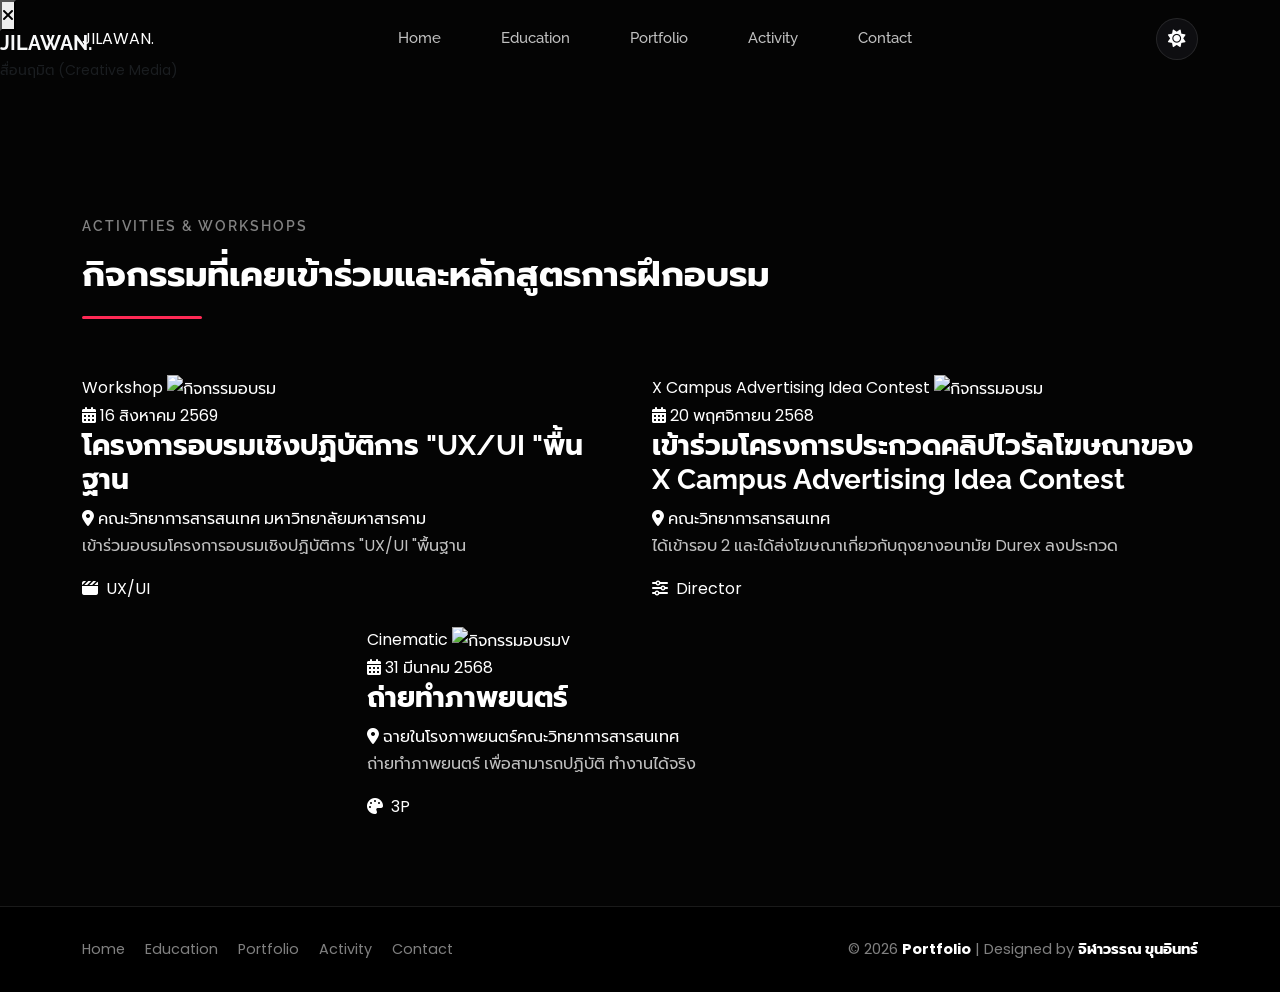
==== activity.html @ e1b412a5 "Update activity.html" ====
<!DOCTYPE html>
<html lang="th" data-theme="dark">
<head>
  <meta charset="UTF-8">
  <meta name="viewport" content="width=device-width, initial-scale=1.0">
  <title>Activity | จิฬาวรรณ ขุนอินทร์ (กิจกรรมและการอบรม)</title>
  
  <link rel="icon" type="image/svg+xml" href="./favicon.svg">
  <link href="https://cdn.jsdelivr.net/npm/bootstrap@5.3.3/dist/css/bootstrap.min.css" rel="stylesheet">
  <link rel="stylesheet" href="https://cdnjs.cloudflare.com/ajax/libs/font-awesome/6.5.1/css/all.min.css">
  
  <link rel="stylesheet" href="./style.css">
  <link rel="stylesheet" href="./navbar.css">
  <link rel="stylesheet" href="./hero.css">
  <link rel="stylesheet" href="./about.css">
  <link rel="stylesheet" href="./animations.css">
</head>
  	<script src="./theme.js"></script>
   	 <script src="./scroll.js"></script>
   	 <script src="./main.js"></script>
<body>

  <!-- PRELOADER -->
  <div id="preloader">
    <div class="loader-spinner"></div>
    <div class="loader-text">ACTIVITIES & WORKSHOPS</div>
  </div>

  <!-- 1. NAVIGATION BAR -->
  <nav class="custom-navbar scrolled">
    <div class="container d-flex align-items-center justify-content-between">
      <a href="index.html" class="navbar-brand-personal">JILAWAN<span class="dot">.</span></a>

      <!-- Desktop Nav Menu -->
    <div class="navbar-nav-custom">
        <a class="nav-link-custom" href="index.html">Home</a>
        <a class="nav-link-custom" href="education.html">Education</a>
        <a class="nav-link-custom" href="portfolio.html">Portfolio</a>
        <a class="nav-link-custom" href="activity.html">Activity</a>
        <a class="nav-link-custom" href="contact.html">Contact</a>
    </div>


      <div class="d-flex align-items-center gap-3">
        <button class="theme-toggle-btn" aria-label="สลับธีม"><i class="fa-solid fa-sun"></i></button>
        <button class="mobile-toggle-btn" id="mobileMenuToggle" aria-label="เปิดเมนู"><i class="fa-solid fa-bars-staggered"></i></button>
      </div>
    </div>
  </nav>

  <!-- Mobile Drawer -->
  <div class="nav-backdrop" id="navBackdrop"></div>
  <div class="nav-menu-collapse" id="navMenuCollapse">
    <button class="close-menu-btn" id="closeMenuBtn" aria-label="ปิดเมนู"><i class="fa-solid fa-xmark"></i></button>
    <div class="mb-4">
      <h5 class="fw-bold text-light mb-1">JILAWAN.</h5>
      <p class="text-muted small">สื่อนฤมิต (Creative Media)</p>
    </div>
  </div>

  <!-- MAIN ACTIVITY SECTION -->
  <main style="padding-top: 110px;" class="section-padding">
    <div class="container">
      
      <div class="section-header reveal-fade-up">
        <h2>Activities & Workshops</h2>
        <p>กิจกรรมที่เคยเข้าร่วมและหลักสูตรการฝึกอบรม</p>
      </div>

      <!-- Activity Cards Grid -->
      <div class="row g-4 justify-content-center">
        
        <!-- Activity 1 -->
        <div class="col-md-6 reveal-fade-up">
          <div class="activity-card">
            <div class="activity-thumb-wrapper">
              <span class="activity-category-badge">Workshop</span>
              <img src="assets/images/ac1.jpg" alt="กิจกรรมอบรม">
            </div>
            <div class="activity-body">
              <div class="activity-date-meta">
                <i class="fa-solid fa-calendar-days"></i> 16 สิงหาคม 2569
              </div>
              <h3 class="activity-title">โครงการอบรมเชิงปฏิบัติการ "UX/UI "พื้นฐาน</h3>
              <div class="activity-location">
                <i class="fa-solid fa-location-dot"></i> คณะวิทยาการสารสนเทศ มหาวิทยาลัยมหาสารคาม
              </div>
              <p class="activity-desc">
                เข้าร่วมอบรมโครงการอบรมเชิงปฏิบัติการ "UX/UI "พื้นฐาน 
              </p>
              <div class="activity-highlights">
                <span class="activity-highlight-pill"><i class="fa-solid fa-clapperboard me-1"></i> UX/UI</span>
    
              </div>
            </div>
          </div>
        </div>

        <!-- Activity 2 -->
        <div class="col-md-6 reveal-fade-up">
          <div class="activity-card">
            <div class="activity-thumb-wrapper">
              <span class="activity-category-badge">X Campus Advertising Idea Contest</span>
              <img src="assets/images/ac3.jpg" alt="กิจกรรมอบรม">
            </div>
            <div class="activity-body">
              <div class="activity-date-meta">
                <i class="fa-solid fa-calendar-days"></i> 20 พฤศจิกายน 2568
              </div>
              <h3 class="activity-title">เข้าร่วมโครงการประกวดคลิปไวรัลโฆษณาของ X Campus Advertising Idea Contest</h3>
              <div class="activity-location">
                <i class="fa-solid fa-location-dot"></i> คณะวิทยาการสารสนเทศ
              </div>
              <p class="activity-desc">
                ได้เข้ารอบ 2 และได้ส่งโฆษณาเกี่ยวกับถุงยางอนามัย Durex ลงประกวด
              </p>
              <div class="activity-highlights">
                <span class="activity-highlight-pill"><i class="fa-solid fa-sliders me-1"></i> Director</span>
              </div>
            </div>
          </div>
        </div>

        <!-- Activity 3 -->
        <div class="col-md-6 reveal-fade-up">
          <div class="activity-card">
            <div class="activity-thumb-wrapper">
              <span class="activity-category-badge">Cinematic</span>
              <img src="assets/images/ac12..jfif" alt="กิจกรรมอบรม">v
            </div>
            <div class="activity-body">
              <div class="activity-date-meta">
                <i class="fa-solid fa-calendar-days"></i> 31 มีนาคม 2568
              </div>
              <h3 class="activity-title">ถ่ายทำภาพยนตร์</h3>
              <div class="activity-location">
                <i class="fa-solid fa-location-dot"></i> ฉายในโรงภาพยนตร์คณะวิทยาการสารสนเทศ
              </div>
              <p class="activity-desc">
                  ถ่ายทำภาพยนตร์ เพื่อสามารถปฏิบัติ ทำงานได้จริง
              </p>
              <div class="activity-highlights">
                <span class="activity-highlight-pill"><i class="fa-solid fa-palette me-1"></i> 3P</span>
              </div>
            </div>
          </div>
        </div>

      </div>

    </div>
  </main>

  <!-- FOOTER (เหมือนกันทุกหน้า) -->
  <footer class="site-footer">
    <div class="container">
      <div class="row align-items-center">
        <!-- เมนูลิงก์ฝั่งซ้าย -->
        <div class="col-md-6">
          <div class="footer-nav-links justify-content-start">
            <a href="index.html">Home</a>
            <a href="education.html">Education</a>
            <a href="portfolio.html">Portfolio</a>
            <a href="activity.html">Activity</a>
            <a href="contact.html">Contact</a>
          </div>
        </div>
        <!-- ข้อความลิขสิทธิ์ฝั่งขวา -->
        <div class="col-md-6 text-md-end">
          <p class="footer-copy mb-0">
            &copy; 2026 <strong>Portfolio</strong> | Designed by <strong>จิฬาวรรณ ขุนอินทร์</strong>
          </p>
        </div>
      </div>
    </div>
  </footer>

  <!-- Scroll-to-Top Button -->
  <button id="scrollTopBtn" class="scroll-top-btn" aria-label="เลื่อนขึ้นบนสุด" title="เลื่อนขึ้นด้านบน">
    <i class="fa-solid fa-arrow-up"></i>
  </button>

  <script src="https://cdn.jsdelivr.net/npm/bootstrap@5.3.3/dist/js/bootstrap.bundle.min.js"></script>
  <script src="assets/js/theme.js"></script>
  <script src="assets/js/scroll.js"></script>
  <script src="assets/js/main.js"></script>
</body>
</html>
---- style.css ----
/* ==========================================================================
   PERSONAL PORTFOLIO - MASTER STYLESHEET
   Style: Minimal Dark + Emerald Green Accent (Personal Template Style)
   ========================================================================== */

@import url('https://fonts.googleapis.com/css2?family=Poppins:wght@300;400;500;600;700;800;900&family=Raleway:wght@300;400;500;600;700;800;900&family=Prompt:ital,wght@0,300;0,400;0,500;0,600;0,700;1,300&display=swap');

:root {
  /* Dark Aesthetic - Personal Theme */
  --bg-primary: #040404;
  --bg-secondary: #0c0c0e;
  --bg-card: rgba(18, 18, 22, 0.75);
  --bg-card-hover: rgba(28, 28, 35, 0.9);
  --bg-glass: rgba(4, 4, 4, 0.85);
  
  --text-primary: #ffffff;
  --text-secondary: rgba(255, 255, 255, 0.75);
  --text-muted: rgba(255, 255, 255, 0.5);

  /* Red & Cyber Accent System (ธีมแดง ดำ ขาว) */
  --accent-color: #ff2a55;
  --accent-hover: #ff476d;
  --accent-glow: rgba(255, 42, 85, 0.45);
  --accent-soft: rgba(255, 42, 85, 0.15);
  /* Borders & Shadows */
  --border-glass: rgba(255, 255, 255, 0.1);
  --border-focus: rgba(255, 42, 85, 0.6);
  --shadow-card: 0 10px 30px rgba(0, 0, 0, 0.5);

  /* Fonts */
  --font-heading: 'Raleway', 'Prompt', sans-serif;
  --font-body: 'Poppins', 'Prompt', sans-serif;

  /* Transitions */
  --transition-fast: all 0.25s ease;
  --transition-smooth: all 0.35s cubic-bezier(0.16, 1, 0.3, 1);
}

[data-theme="light"] {
  --bg-primary: #f8f9fa;
  --bg-secondary: #ffffff;
  --bg-card: rgba(255, 255, 255, 0.95);
  --bg-card-hover: #ffffff;
  --bg-glass: rgba(255, 255, 255, 0.9);
  
  --text-primary: #121212;
  --text-secondary: #4a4a58;
  --text-muted: #7c7c8e;
  --accent-color: #e60026;
  --accent-hover: #cc0029;
  --accent-glow: rgba(230, 0, 38, 0.25);
  --accent-soft: rgba(230, 0, 38, 0.1);
  --border-glass: rgba(0, 0, 0, 0.08);
  --border-focus: rgba(230, 0, 38, 0.5);
  --accent-soft: rgba(56, 5, 5, 0.1);

  --border-glass: rgba(0, 0, 0, 0.08);
  --border-focus: rgba(223, 10, 10, 0.4);
  --shadow-card: 0 10px 30px rgba(0, 0, 0, 0.06);
}

*, *::before, *::after {
  box-sizing: border-box;
  margin: 0;
  padding: 0;
}

html {
  scroll-behavior: smooth;
  scroll-padding-top: 75px;
}

body {
  font-family: var(--font-body);
  background-color: var(--bg-primary);
  color: var(--text-primary);
  line-height: 1.7;
  overflow-x: hidden;
  position: relative;
  transition: background-color 0.3s ease, color 0.3s ease;
}

h1, h2, h3, h4, h5, h6 {
  font-family: var(--font-heading);
  font-weight: 700;
  color: var(--text-primary);
}

p {
  color: var(--text-secondary);
}

a {
  text-decoration: none;
  color: inherit;
  transition: var(--transition-fast);
}

/* Section Title Header (Personal Style) */
.section-header {
  position: relative;
  padding-bottom: 25px;
  margin-bottom: 45px;
}

.section-header h2 {
  font-size: 0.9rem;
  font-weight: 600;
  letter-spacing: 2px;
  text-transform: uppercase;
  color: var(--text-muted);
  margin-bottom: 10px;
}

.section-header p {
  font-size: 2.2rem;
  font-weight: 700;
  font-family: var(--font-heading);
  color: var(--text-primary);
  margin-bottom: 0;
  position: relative;
}

.section-header p::after {
  content: "";
  position: absolute;
  left: 0;
  bottom: -15px;
  width: 120px;
  height: 3px;
  background: var(--accent-color);
  border-radius: 2px;
}

.section-header.text-center p::after {
  left: 50%;
  transform: translateX(-50%);
}

/* Glass Card */
.glass-card {
  background: var(--bg-card);
  backdrop-filter: blur(14px);
  -webkit-backdrop-filter: blur(14px);
  border: 1px solid var(--border-glass);
  border-radius: 12px;
  box-shadow: var(--shadow-card);
  transition: var(--transition-smooth);
}

.glass-card:hover {
  border-color: var(--border-focus);
  transform: translateY(-4px);
}

/* Buttons */
.btn-personal {
  background: var(--accent-color);
  color: #ffffff !important;
  font-family: var(--font-heading);
  font-weight: 600;
  padding: 11px 28px;
  border-radius: 50px;
  border: none;
  display: inline-flex;
  align-items: center;
  gap: 10px;
  transition: var(--transition-smooth);
  box-shadow: 0 4px 15px var(--accent-glow);
}

.btn-personal:hover {
  background: var(--accent-hover);
  transform: translateY(-2px);
  box-shadow: 0 6px 22px var(--accent-glow);
}

.btn-personal-outline {
  background: transparent;
  color: var(--text-primary) !important;
  font-family: var(--font-heading);
  font-weight: 600;
  padding: 11px 28px;
  border-radius: 50px;
  border: 1px solid var(--border-glass);
  display: inline-flex;
  align-items: center;
  gap: 10px;
  transition: var(--transition-smooth);
}

.btn-personal-outline:hover {
  border-color: var(--accent-color);
  color: var(--accent-color) !important;
  background: var(--accent-soft);
  transform: translateY(-2px);
}

.section-padding {
  padding: 85px 0;
}

@media (max-width: 768px) {
  .section-padding {
    padding: 60px 0;
  }
}

/* Global Footer Styles */
.site-footer {
  border-top: 1px solid var(--border-glass);
  padding: 30px 0;
  background: #000000;
  margin-top: auto;
}

.footer-copy {
  font-size: 0.92rem;
  color: var(--text-muted);
  margin-bottom: 0;
}

.footer-copy strong {
  color: var(--text-primary);
}

.footer-nav-links {
  display: flex;
  gap: 20px;
  flex-wrap: wrap;
}

.footer-nav-links a {
  font-size: 0.9rem;
  color: var(--text-muted);
  text-decoration: none;
  transition: var(--transition-fast);
}

.footer-nav-links a:hover {
  color: var(--accent-color);
}

@media (max-width: 768px) {
  .site-footer {
    text-align: center;
  }
  .footer-nav-links {
    justify-content: center !important;
    margin-bottom: 15px;
  }
  .site-footer .text-md-end {
    text-align: center !important;
  }
}
---- navbar.css ----
/* ==========================================================================
   NAVIGATION BAR & HEADER STYLES
   ========================================================================== */

.custom-navbar {
  position: fixed;
  top: 0;
  left: 0;
  width: 100%;
  z-index: 1000;
  padding: 18px 0;
  background: transparent;
  transition: all 0.35s cubic-bezier(0.16, 1, 0.3, 1);
}

.custom-navbar.scrolled {
  padding: 12px 0;
  background: var(--bg-glass);
  backdrop-filter: blur(16px);
  -webkit-backdrop-filter: blur(16px);
  border-bottom: 1px solid var(--border-glass);
  box-shadow: 0 10px 30px rgba(0, 0, 0, 0.25);
}

/* Brand Logo */
.navbar-brand-custom {
  display: flex;
  align-items: center;
  gap: 10px;
  font-family: var(--font-heading);
  font-size: 1.4rem;
  font-weight: 800;
  color: var(--text-primary);
  letter-spacing: -0.01em;
}

.navbar-brand-custom .logo-icon {
  width: 36px;
  height: 36px;
  background: linear-gradient(135deg, var(--primary-red) 0%, var(--primary-red-dark) 100%);
  border-radius: 10px;
  display: flex;
  align-items: center;
  justify-content: center;
  color: #ffffff;
  font-size: 1.1rem;
  box-shadow: 0 0 15px var(--accent-glow);
}

.navbar-brand-custom span.dot {
  color: var(--primary-red);
}

/* Nav Links */
.navbar-nav-custom {
    display: flex !important;
    flex-direction: row;
    align-items: center;
    gap: 24px !important;
}
.navbar-nav-custom .nav-link-custom {
  font-family: var(--font-heading);
  font-size: 0.95rem;
  font-weight: 500;
  color: var(--text-secondary);
  padding: 8px 18px !important;
  border-radius: 30px;
  position: relative;
  transition: var(--transition-fast);
}

.navbar-nav-custom .nav-link-custom:hover {
  color: var(--text-primary);
  background: rgba(255, 42, 85, 0.08);
}

.navbar-nav-custom .nav-link-custom.active {
  color: #ffffff !important;
  background: var(--primary-red);
  box-shadow: 0 2px 14px var(--accent-glow);
  font-weight: 600;
}

[data-theme="light"] .navbar-nav-custom .nav-link-custom.active {
  color: #ffffff !important;
  background: var(--primary-red);
}

/* Theme Toggle Button */
.theme-toggle-btn {
  background: var(--bg-card);
  border: 1px solid var(--border-glass);
  color: var(--text-primary);
  width: 42px;
  height: 42px;
  border-radius: 50%;
  display: flex;
  align-items: center;
  justify-content: center;
  cursor: pointer;
  font-size: 1.1rem;
  transition: var(--transition-smooth);
}

.theme-toggle-btn:hover {
  background: var(--primary-red);
  color: #ffffff;
  border-color: var(--primary-red);
  box-shadow: 0 0 15px var(--accent-glow);
}

/* Mobile Toggle Hamburger */
.mobile-toggle-btn {
  background: transparent;
  border: none;
  color: var(--text-primary);
  font-size: 1.6rem;
  padding: 4px 8px;
  cursor: pointer;
  display: none;
}

@media (max-width: 991px) {
  .mobile-toggle-btn {
    display: block;
  }

  .nav-menu-collapse {
    position: fixed;
    top: 0;
    right: -100%;
    width: 290px;
    height: 100vh;
    background: var(--bg-secondary);
    backdrop-filter: blur(20px);
    border-left: 1px solid var(--border-glass);
    padding: 30px 24px;
    display: flex;
    flex-direction: column;
    gap: 15px;
    transition: right 0.4s cubic-bezier(0.16, 1, 0.3, 1);
    z-index: 1050;
    box-shadow: -10px 0 30px rgba(0, 0, 0, 0.5);
  }

  .nav-menu-collapse.show {
    right: 0;
  }

  .nav-backdrop {
    display: none;
    position: fixed;
    top: 0;
    left: 0;
    width: 100vw;
    height: 100vh;
    background: rgba(0, 0, 0, 0.6);
    backdrop-filter: blur(4px);
    z-index: 1040;
  }

  .nav-backdrop.show {
    display: block;
  }

  .close-menu-btn {
    align-self: flex-end;
    background: transparent;
    border: none;
    color: var(--text-primary);
    font-size: 1.5rem;
    margin-bottom: 20px;
    cursor: pointer;
  }
}
---- hero.css ----
/* ==========================================================================
   PERSONAL HERO SECTION STYLES (MATCHES SCREENSHOT)
   ========================================================================== */

.hero-personal {
  position: relative;
  min-height: 100vh;
  width: 100%;
  display: flex;
  align-items: center;
  background-color: #040404;
  overflow: hidden;
  padding: 120px 0 60px;
}

/* Background Portrait Setup (Right Side) */
.hero-personal-bg {
  position: absolute;
  top: 0;
  right: 0;
  width: 58%;
  height: 100%;
  background-image: url("./bg.jpg");
  background-size: cover;
  background-position: center right;
  background-repeat: no-repeat;
  z-index: 1;
}

.hero-personal-bg::before {
  content: "";
  position: absolute;
  inset: 0;
  background:
    linear-gradient(
      to right,
      #040404 0%,
      rgba(4, 4, 4, 0.75) 30%,
      rgba(4, 4, 4, 0.15) 75%,
      transparent 100%
    ),
    linear-gradient(to top, #040404 0%, transparent 20%);
}

.hero-content {
  position: relative;
  z-index: 2;
  max-width: 620px;
}

/* Big Hero Title "Emily Jones" / "จิฬาวรรณ ขุนอินทร์" */
.hero-personal-title {
  font-size: clamp(2.8rem, 6vw, 4.2rem);
  font-weight: 800;
  color: #ffffff;
  line-height: 1.15;
  margin-bottom: 18px;
  font-family: var(--font-heading);
}

/* Subtitle "I'm Developer" with Green Underline */
.hero-personal-subtitle {
  font-size: clamp(1.3rem, 2.8vw, 1.85rem);
  color: rgba(255, 255, 255, 0.9);
  font-weight: 400;
  margin-bottom: 32px;
  display: flex;
  align-items: center;
  flex-wrap: wrap;
  gap: 10px;
}

.hero-personal-subtitle span.typing-text {
  color: #ffffff;
  font-weight: 600;
  position: relative;
  display: inline-block;
  border-bottom: 2px solid var(--accent-color);
  padding-bottom: 2px;
}

/* Social Buttons Row (Matches Screenshot: X, Facebook, Instagram, LinkedIn/GitHub) */
.hero-social-links {
  display: flex;
  align-items: center;
  gap: 14px;
}

.hero-social-btn {
  width: 42px;
  height: 42px;
  border-radius: 50%;
  background: rgba(255, 255, 255, 0.1);
  color: #ffffff;
  display: flex;
  align-items: center;
  justify-content: center;
  font-size: 1.1rem;
  transition: var(--transition-smooth);
  backdrop-filter: blur(6px);
}

.hero-social-btn:hover {
  background: var(--accent-color);
  color: #ffffff;
  transform: translateY(-3px);
  box-shadow: 0 6px 18px var(--accent-glow);
}

@media (max-width: 991px) {
  .hero-personal {
    padding: 100px 0 50px;
  }
  .hero-personal-bg {
    width: 100%;
    opacity: 0.35;
  }
  .hero-personal-bg::before {
    background: linear-gradient(to bottom, #040404 0%, rgba(4, 4, 4, 0.8) 100%);
  }
}
---- animations.css ----
/* ==========================================================================
   ANIMATIONS, PRELOADER & SCROLL-TO-TOP STYLES
   ========================================================================== */

/* Preloader Screen */
#preloader {
  position: fixed;
  top: 0;
  left: 0;
  width: 100%;
  height: 100%;
  background: var(--bg-primary);
  display: flex;
  flex-direction: column;
  align-items: center;
  justify-content: center;
  z-index: 9999;
  transition: opacity 0.6s ease, visibility 0.6s ease;
}

#preloader.fade-out {
  opacity: 0;
  visibility: hidden;
}

.loader-spinner {
  width: 64px;
  height: 64px;
  border: 3px solid rgba(255, 42, 85, 0.2);
  border-top-color: var(--primary-red);
  border-radius: 50%;
  animation: spin 0.9s cubic-bezier(0.55, 0.055, 0.675, 0.19) infinite;
  box-shadow: 0 0 20px var(--accent-glow);
}

.loader-text {
  margin-top: 20px;
  font-family: var(--font-heading);
  font-weight: 700;
  letter-spacing: 0.15em;
  font-size: 0.85rem;
  color: var(--text-primary);
  text-transform: uppercase;
}

@keyframes spin {
  to { transform: rotate(360deg); }
}

/* Scroll Reveal Classes */
.reveal-fade-up {
  opacity: 0;
  transform: translateY(35px);
  transition: opacity 0.8s cubic-bezier(0.16, 1, 0.3, 1), transform 0.8s cubic-bezier(0.16, 1, 0.3, 1);
  will-change: opacity, transform;
}

.reveal-fade-up.active {
  opacity: 1;
  transform: translateY(0);
}

/* Scroll to Top Floating Button */
.scroll-top-btn {
  position: fixed;
  bottom: 30px;
  right: 30px;
  width: 48px;
  height: 48px;
  border-radius: 50%;
  background: var(--primary-red);
  color: #ffffff;
  border: none;
  display: flex;
  align-items: center;
  justify-content: center;
  font-size: 1.2rem;
  cursor: pointer;
  z-index: 990;
  opacity: 0;
  visibility: hidden;
  transform: translateY(20px);
  box-shadow: 0 8px 25px var(--accent-glow);
  transition: var(--transition-smooth);
}

.scroll-top-btn.visible {
  opacity: 1;
  visibility: visible;
  transform: translateY(0);
}

.scroll-top-btn:hover {
  background: var(--primary-red-hover);
  transform: translateY(-5px);
  box-shadow: 0 12px 30px var(--accent-glow);
  color: #ffffff;
}

/* Toast Notification (Simulated Form Submission) */
.custom-toast {
  position: fixed;
  bottom: 30px;
  left: 50%;
  transform: translateX(-50%) translateY(100px);
  background: var(--bg-secondary);
  border: 1px solid var(--primary-red);
  color: var(--text-primary);
  padding: 14px 24px;
  border-radius: 50px;
  display: flex;
  align-items: center;
  gap: 12px;
  box-shadow: 0 10px 30px rgba(0, 0, 0, 0.4), 0 0 20px var(--accent-glow);
  z-index: 9999;
  opacity: 0;
  visibility: hidden;
  transition: all 0.4s cubic-bezier(0.16, 1, 0.3, 1);
}

.custom-toast.show {
  opacity: 1;
  visibility: visible;
  transform: translateX(-50%) translateY(0);
}

.custom-toast i {
  color: var(--primary-red);
  font-size: 1.2rem;
}
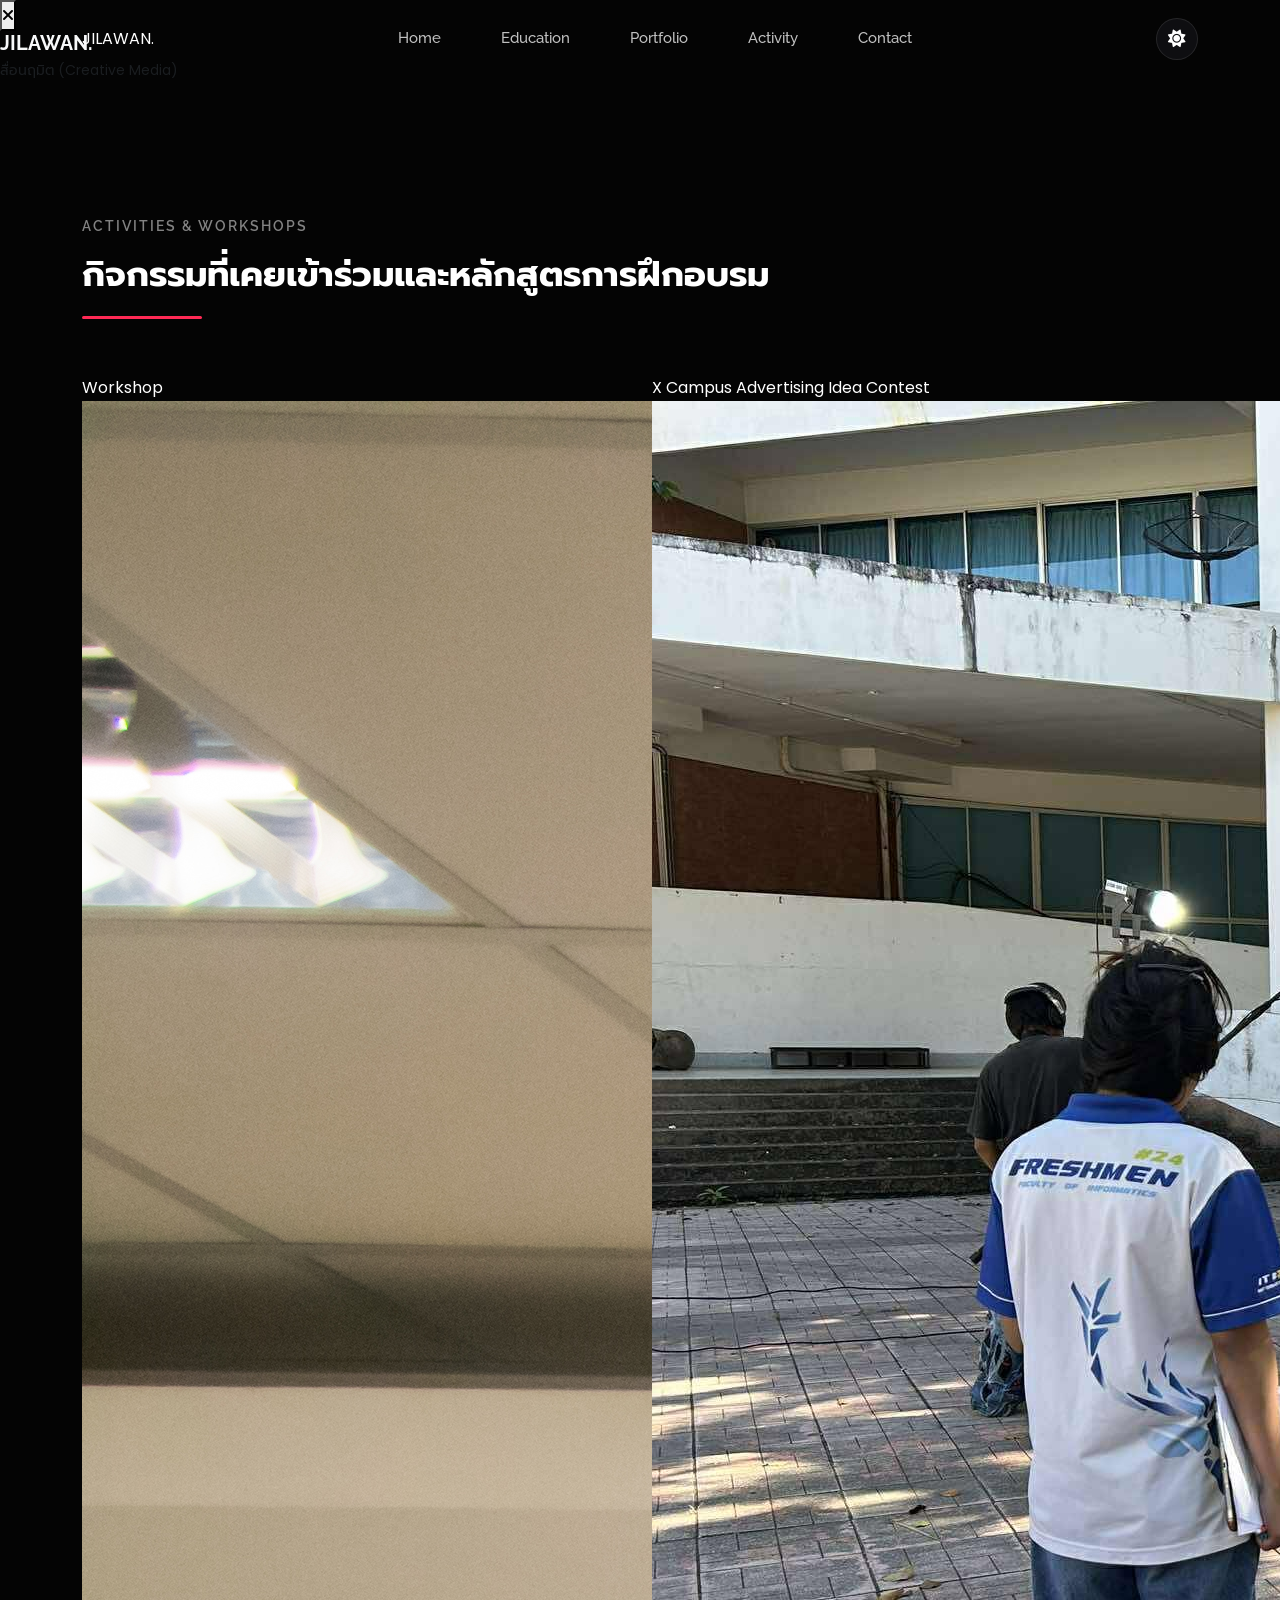
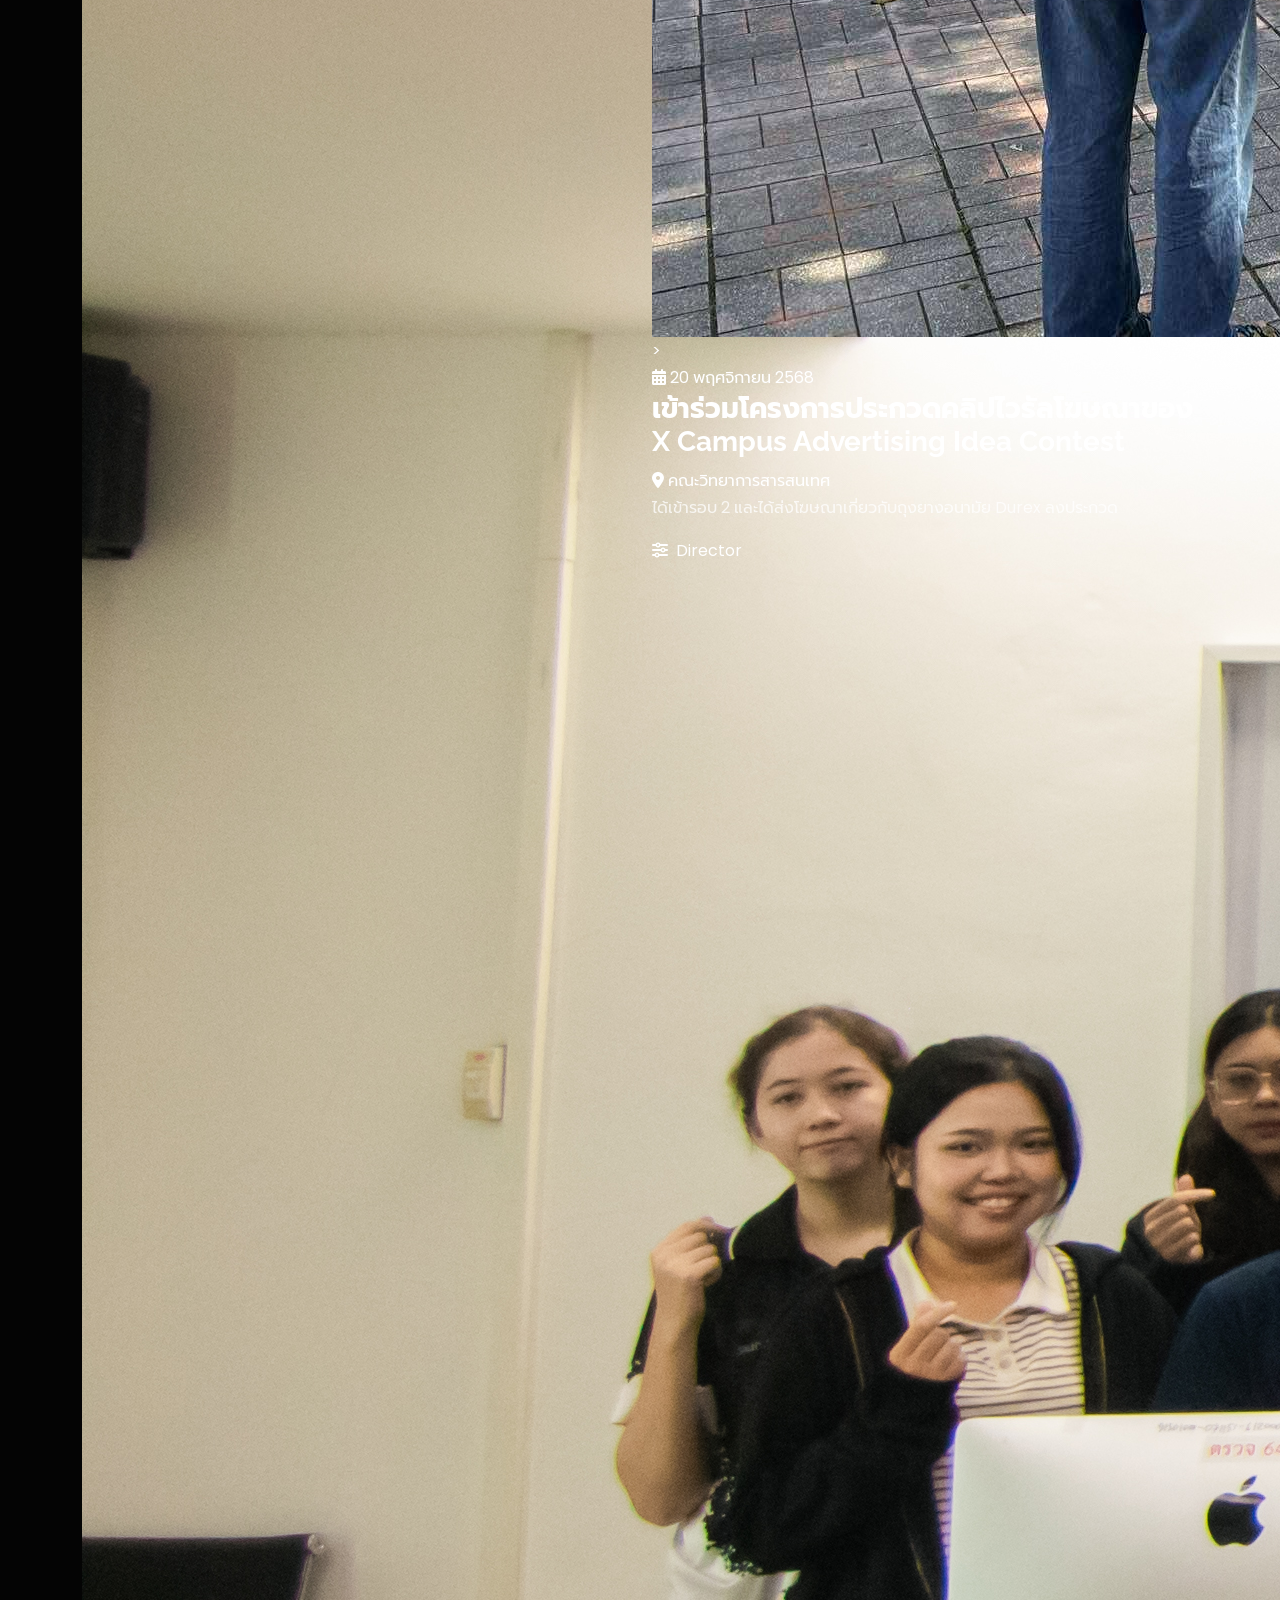
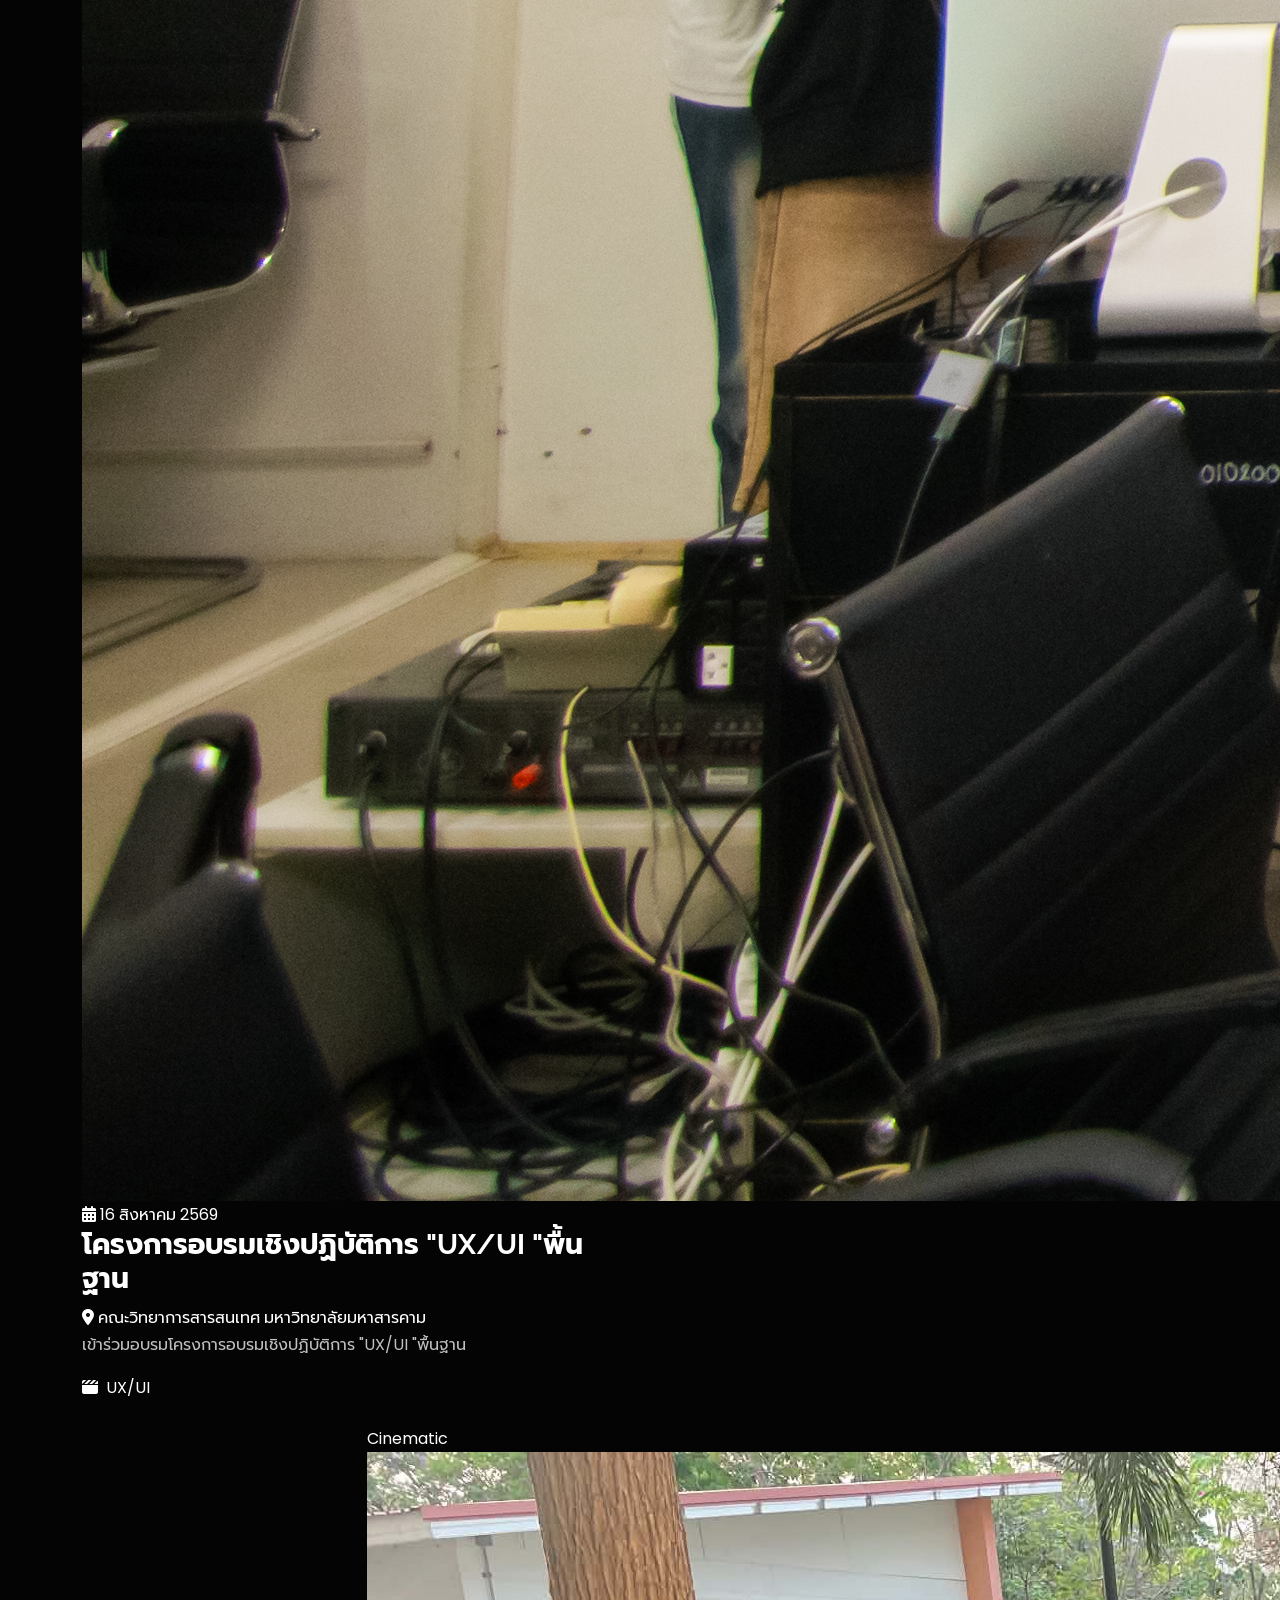
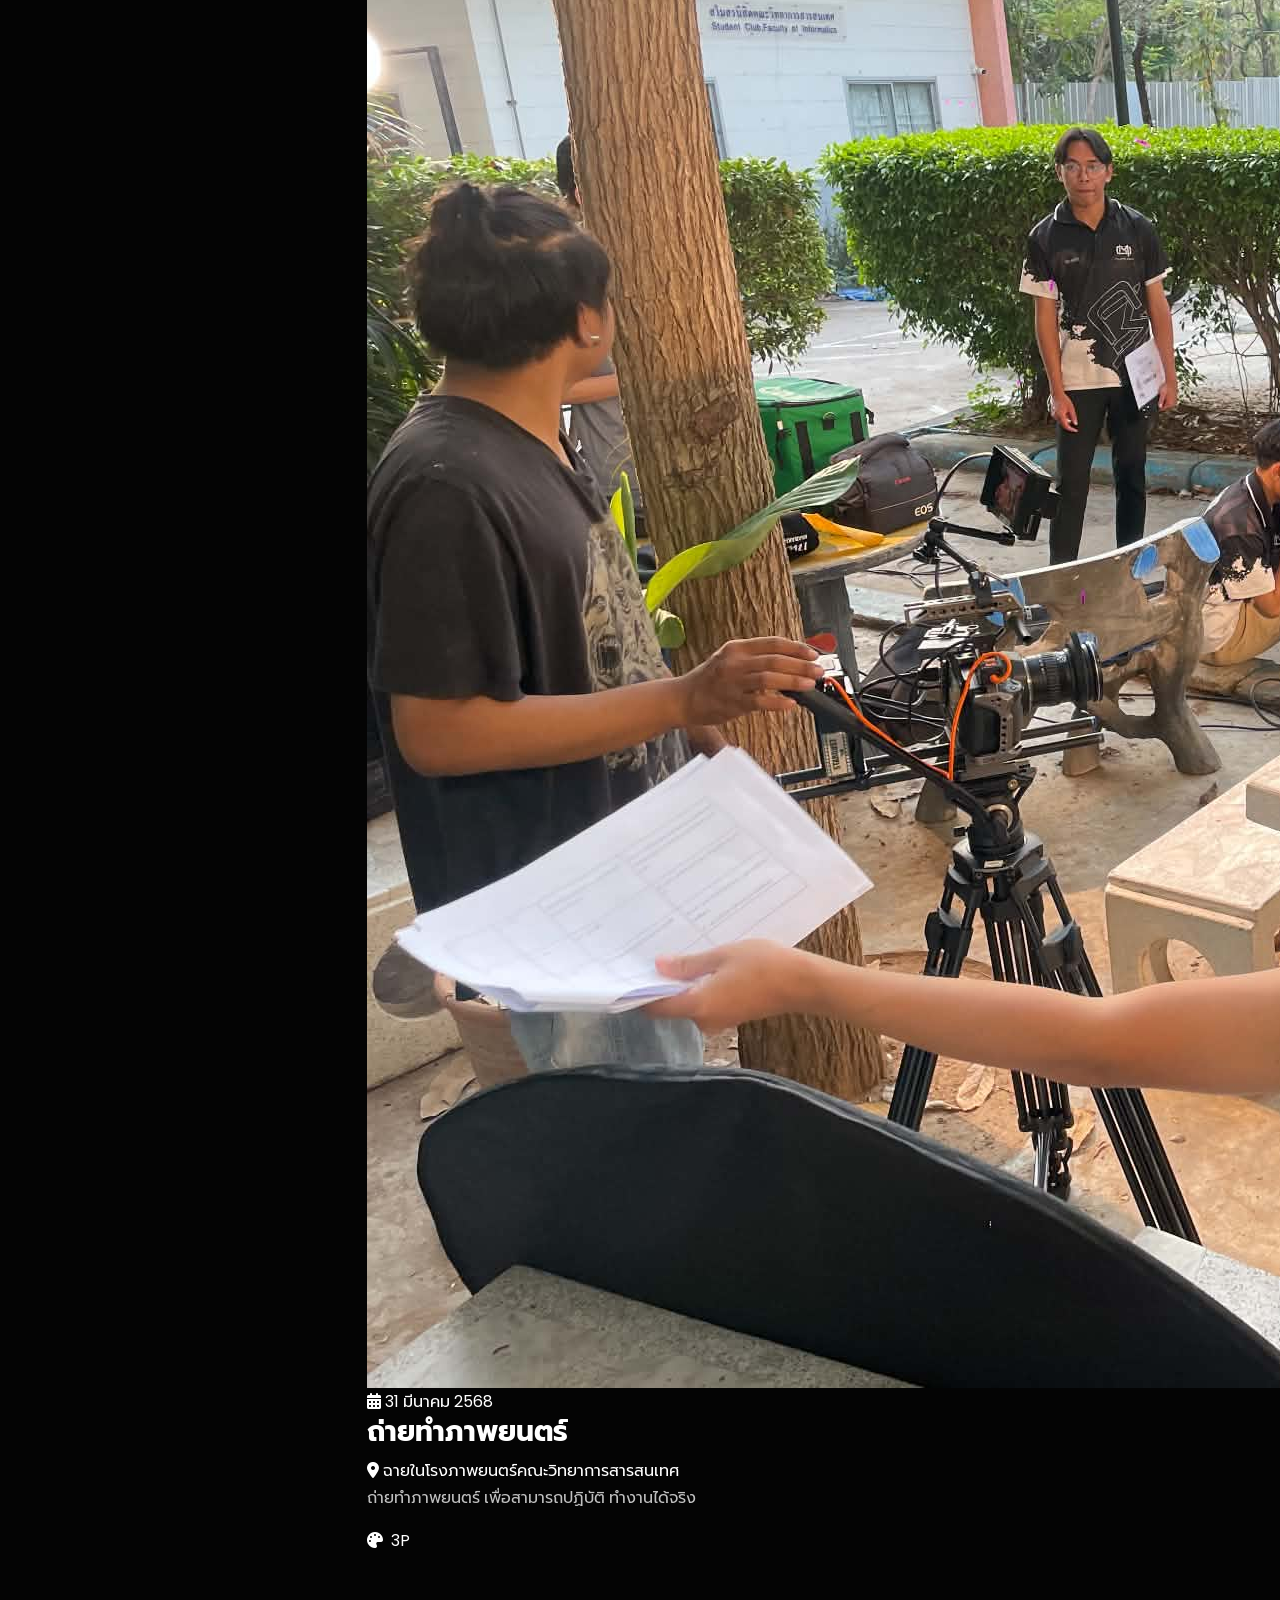
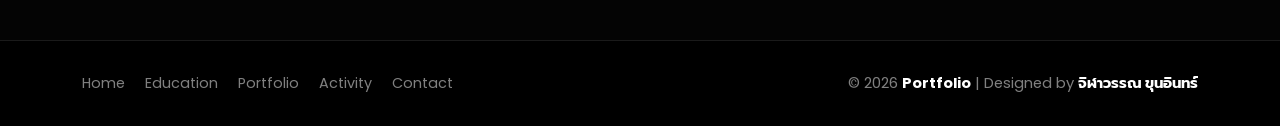
==== commit a1136a45: "Update activity.html" ====
--- a/activity.html
+++ b/activity.html
@@ -75,7 +75,7 @@
           <div class="activity-card">
             <div class="activity-thumb-wrapper">
               <span class="activity-category-badge">Workshop</span>
-              <img src="assets/images/ac1.jpg" alt="กิจกรรมอบรม">
+              <img src="ac1.jpg" alt="กิจกรรมอบรม">
             </div>
             <div class="activity-body">
               <div class="activity-date-meta">
@@ -101,7 +101,7 @@
           <div class="activity-card">
             <div class="activity-thumb-wrapper">
               <span class="activity-category-badge">X Campus Advertising Idea Contest</span>
-              <img src="assets/images/ac3.jpg" alt="กิจกรรมอบรม">
+              <img src="ac3.jpg" alt="กิจกรรมอบรม">>
             </div>
             <div class="activity-body">
               <div class="activity-date-meta">
@@ -126,7 +126,7 @@
           <div class="activity-card">
             <div class="activity-thumb-wrapper">
               <span class="activity-category-badge">Cinematic</span>
-              <img src="assets/images/ac12..jfif" alt="กิจกรรมอบรม">v
+              <img src="ac2.jfif" alt="กิจกรรมอบรม">
             </div>
             <div class="activity-body">
               <div class="activity-date-meta">
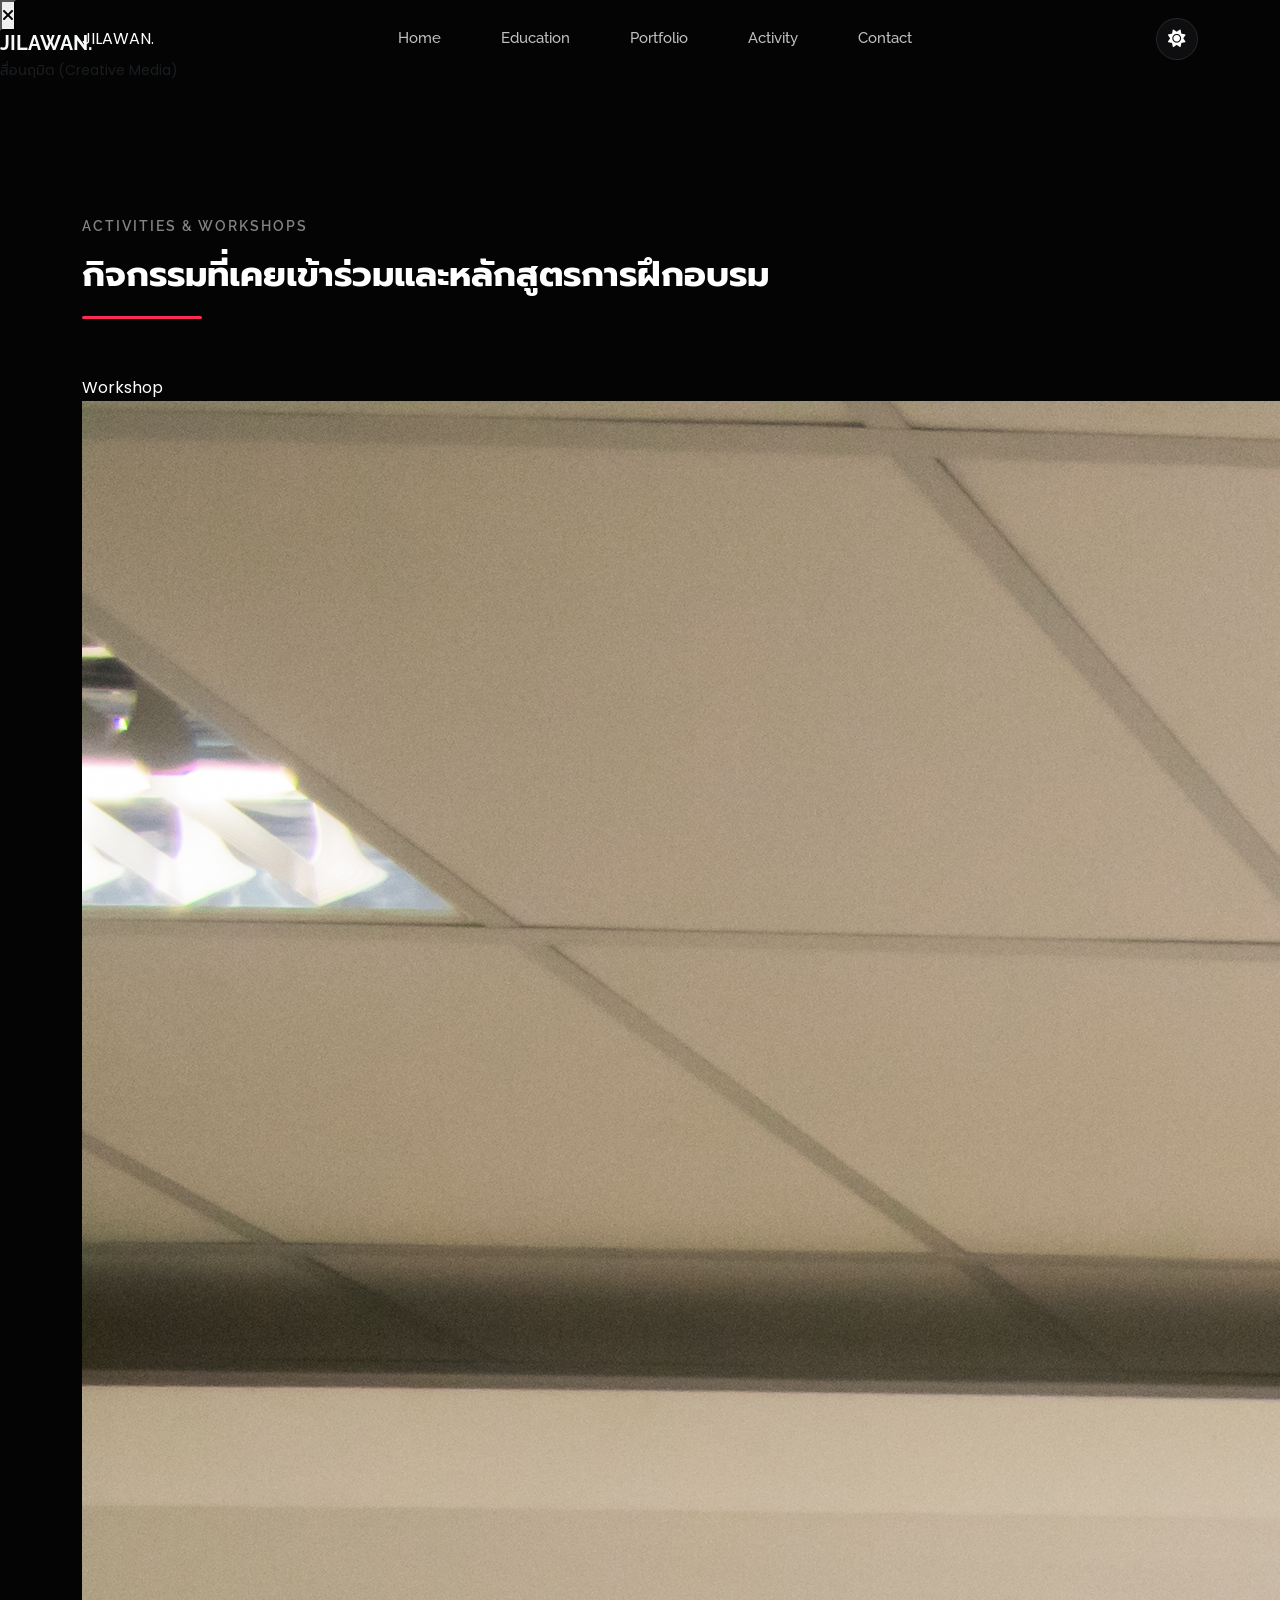
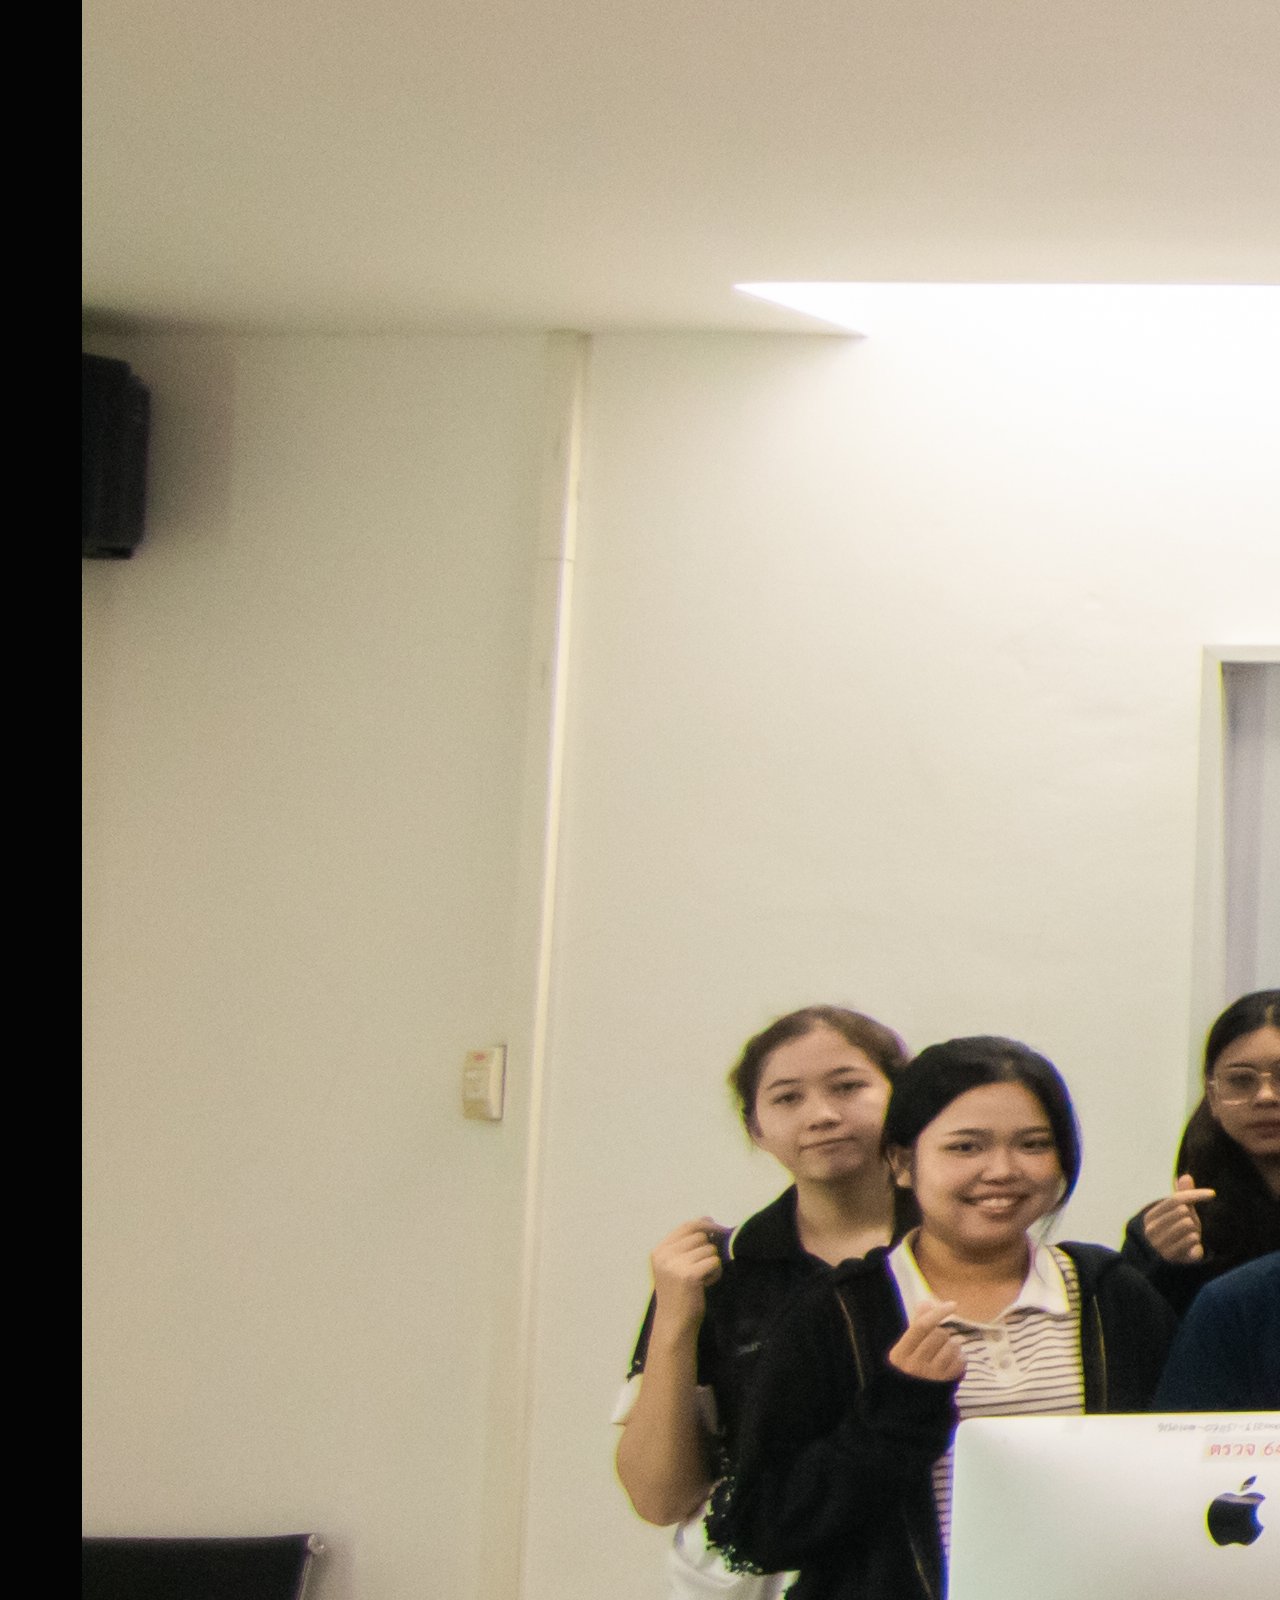
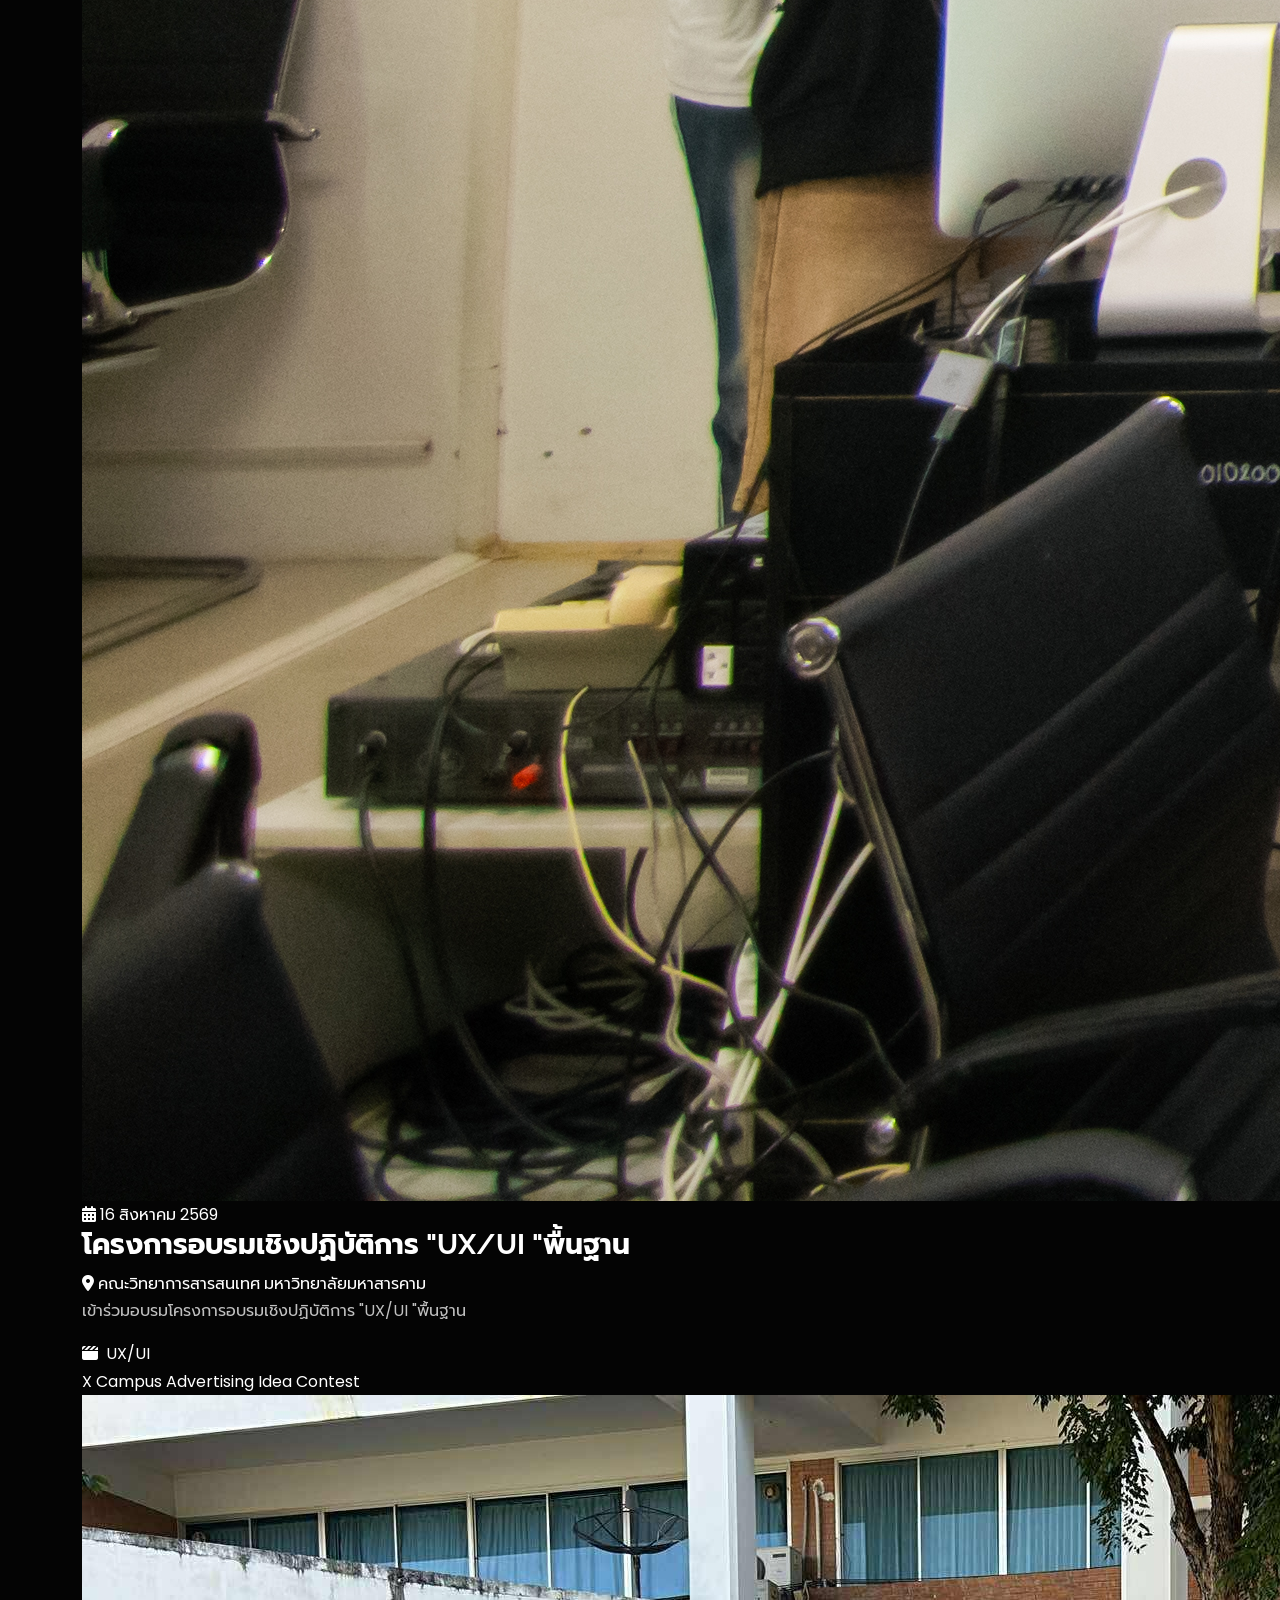
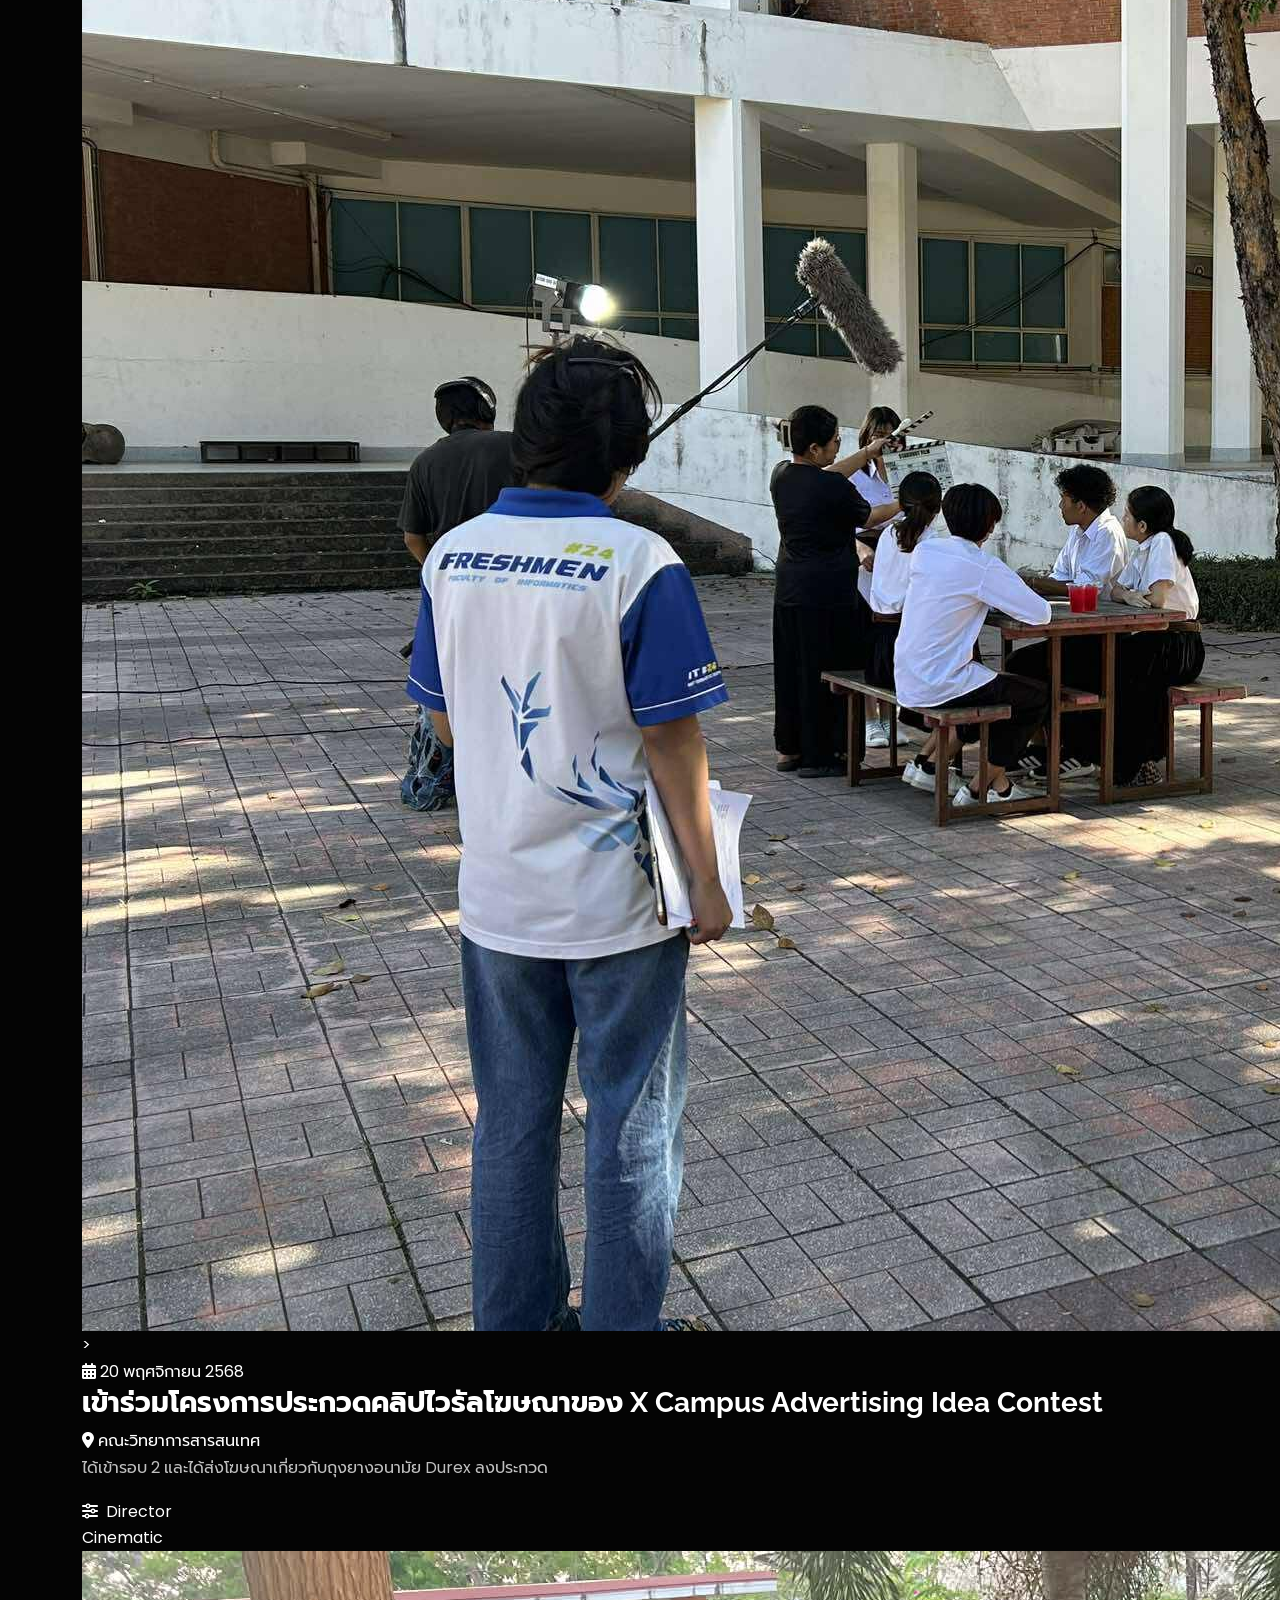
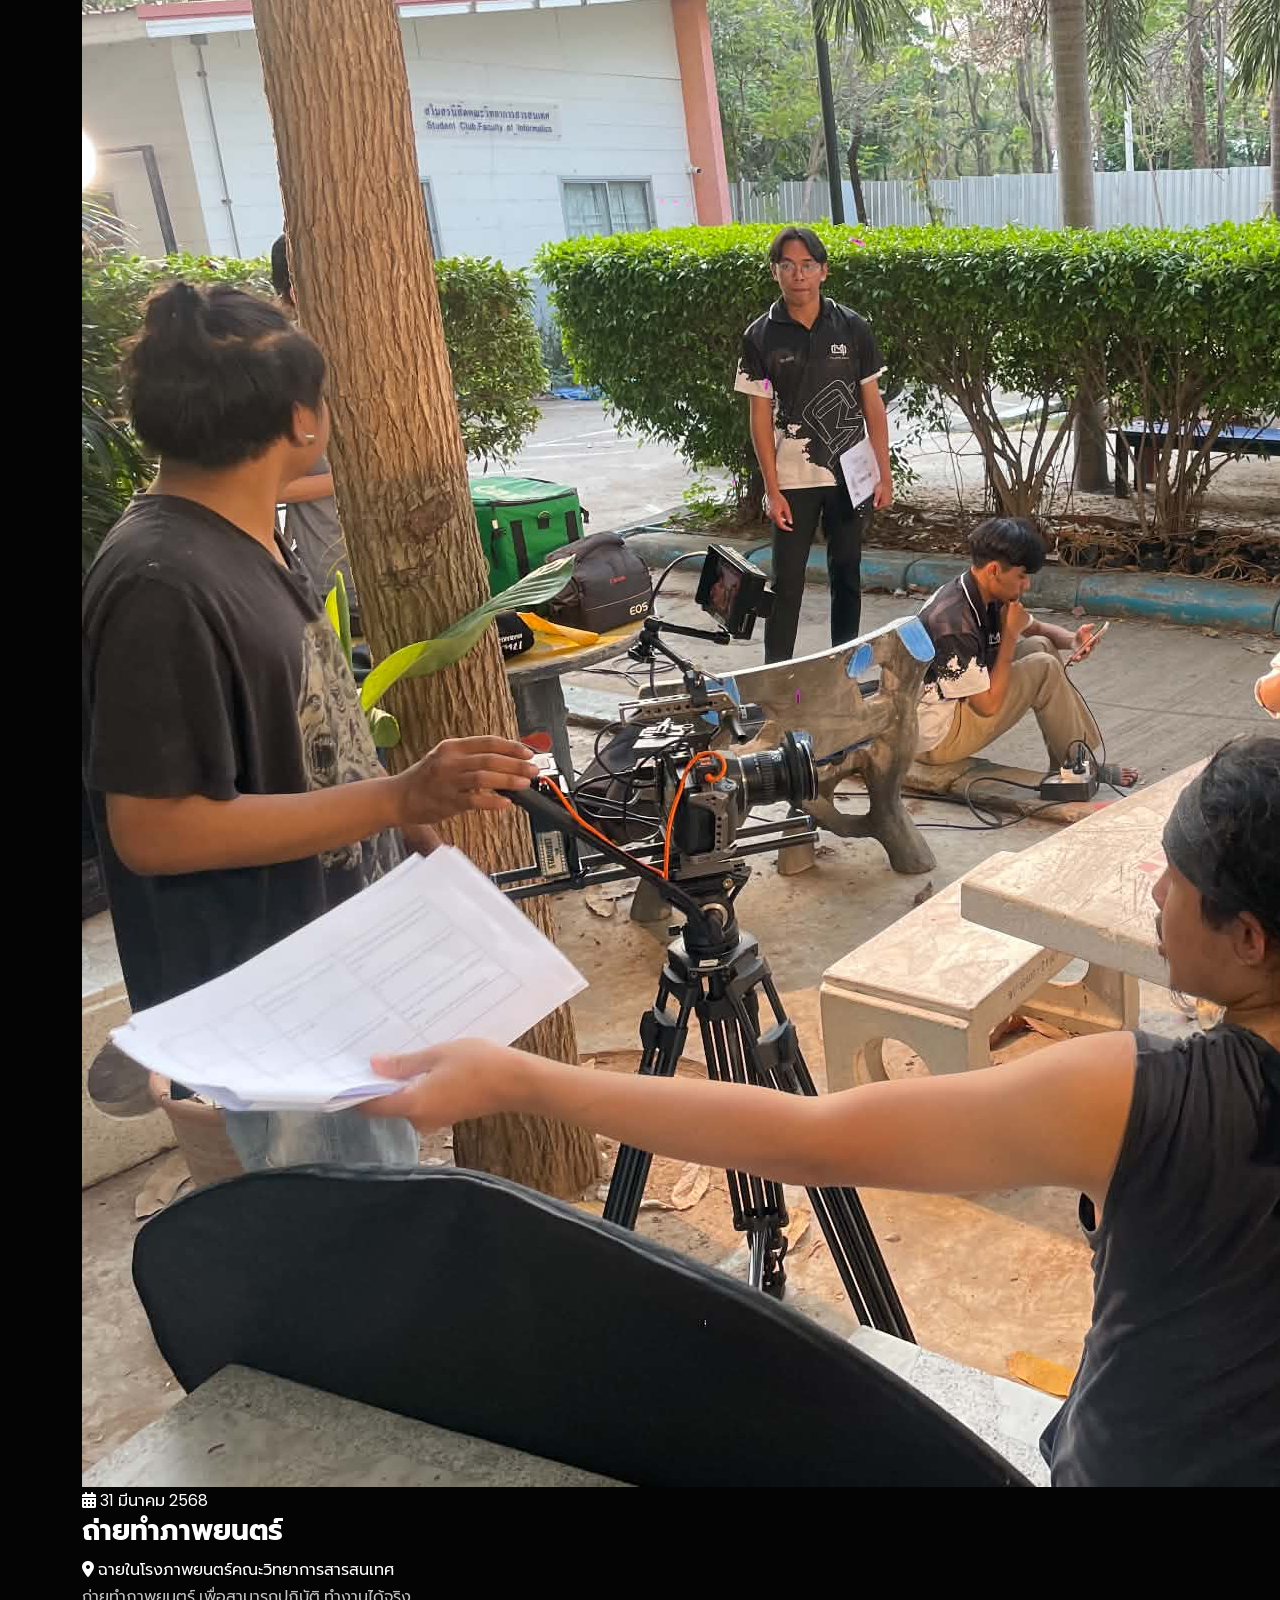
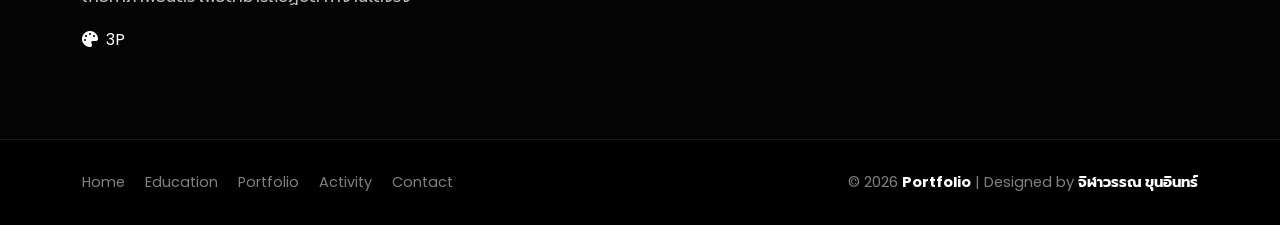
==== commit 1040ea46: "Update activity.html" ====
--- a/activity.html
+++ b/activity.html
@@ -68,10 +68,10 @@
       </div>
 
       <!-- Activity Cards Grid -->
-      <div class="row g-4 justify-content-center">
+     <div class="activity-grid">
         
         <!-- Activity 1 -->
-        <div class="col-md-6 reveal-fade-up">
+        <div class="reveal-fade-up">
           <div class="activity-card">
             <div class="activity-thumb-wrapper">
               <span class="activity-category-badge">Workshop</span>
@@ -97,7 +97,7 @@
         </div>
 
         <!-- Activity 2 -->
-        <div class="col-md-6 reveal-fade-up">
+        <div class="reveal-fade-up">
           <div class="activity-card">
             <div class="activity-thumb-wrapper">
               <span class="activity-category-badge">X Campus Advertising Idea Contest</span>
@@ -122,7 +122,7 @@
         </div>
 
         <!-- Activity 3 -->
-        <div class="col-md-6 reveal-fade-up">
+       <div class="reveal-fade-up">
           <div class="activity-card">
             <div class="activity-thumb-wrapper">
               <span class="activity-category-badge">Cinematic</span>
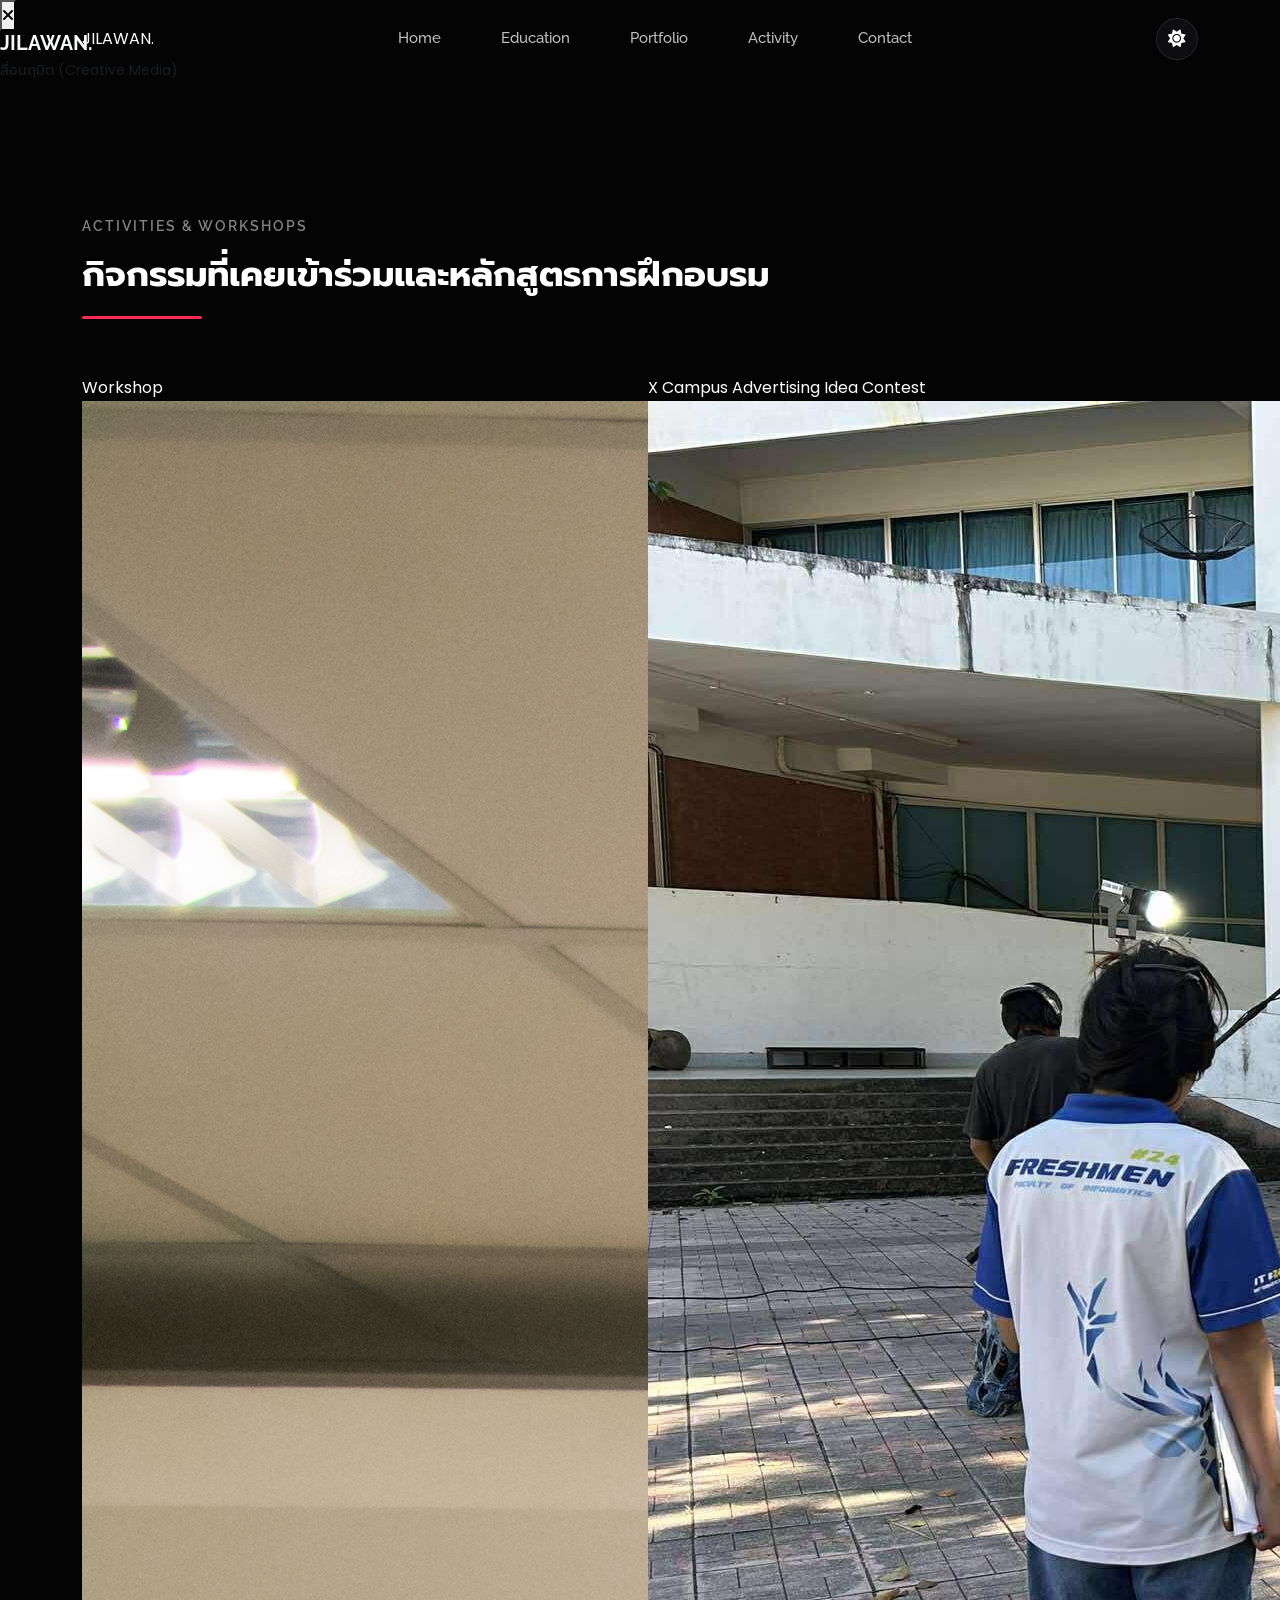
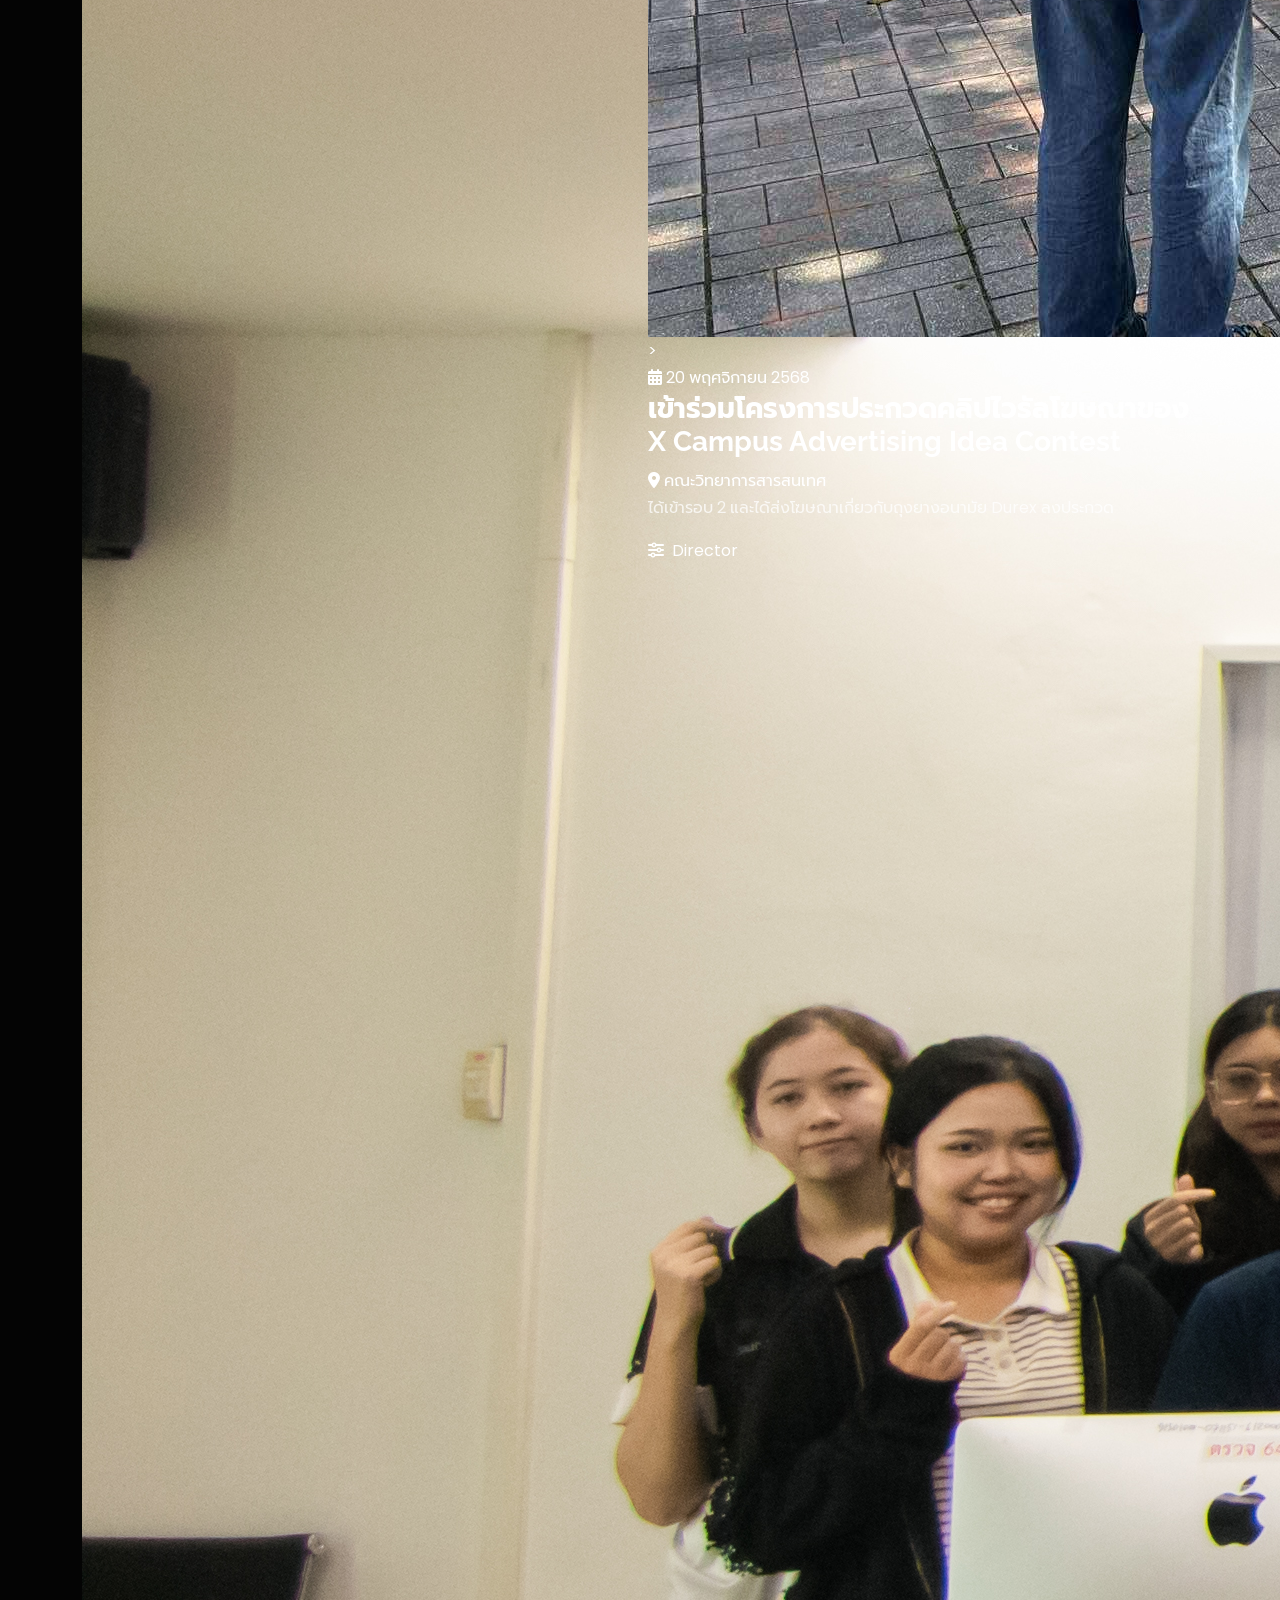
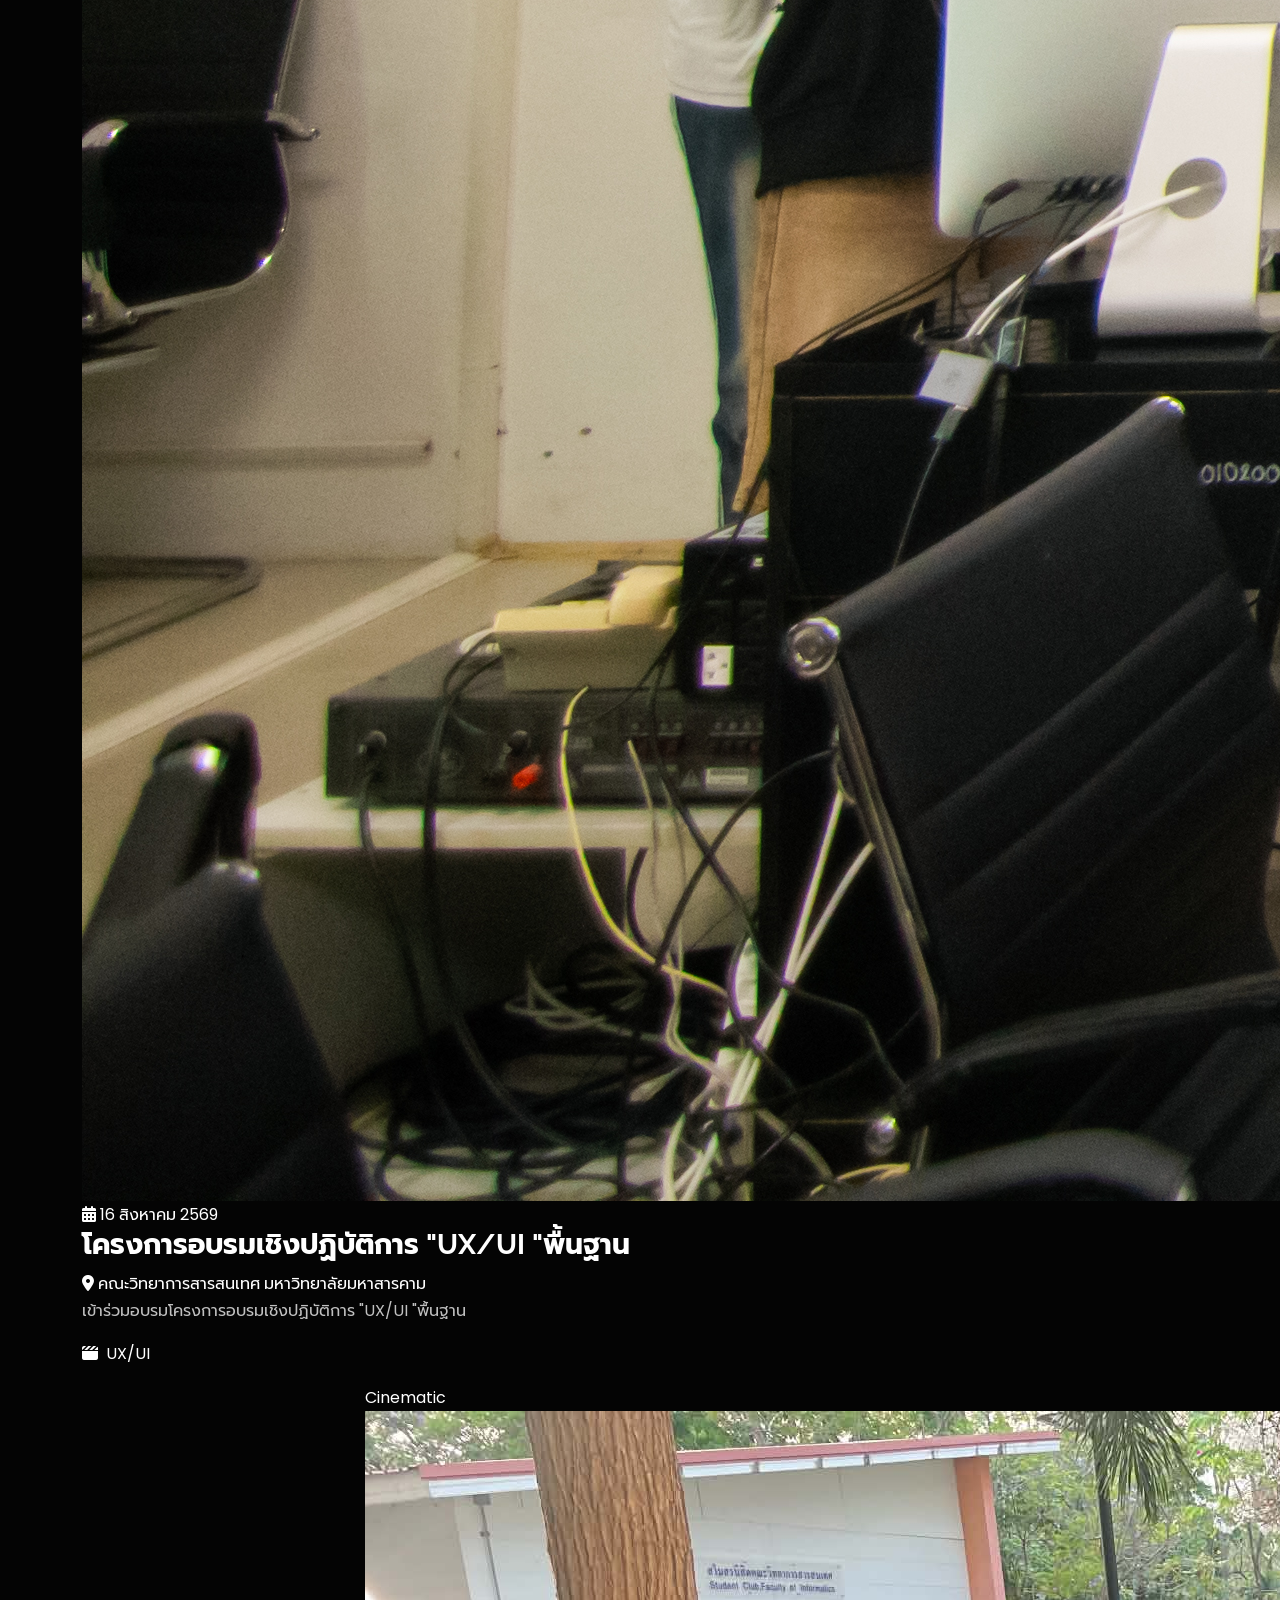
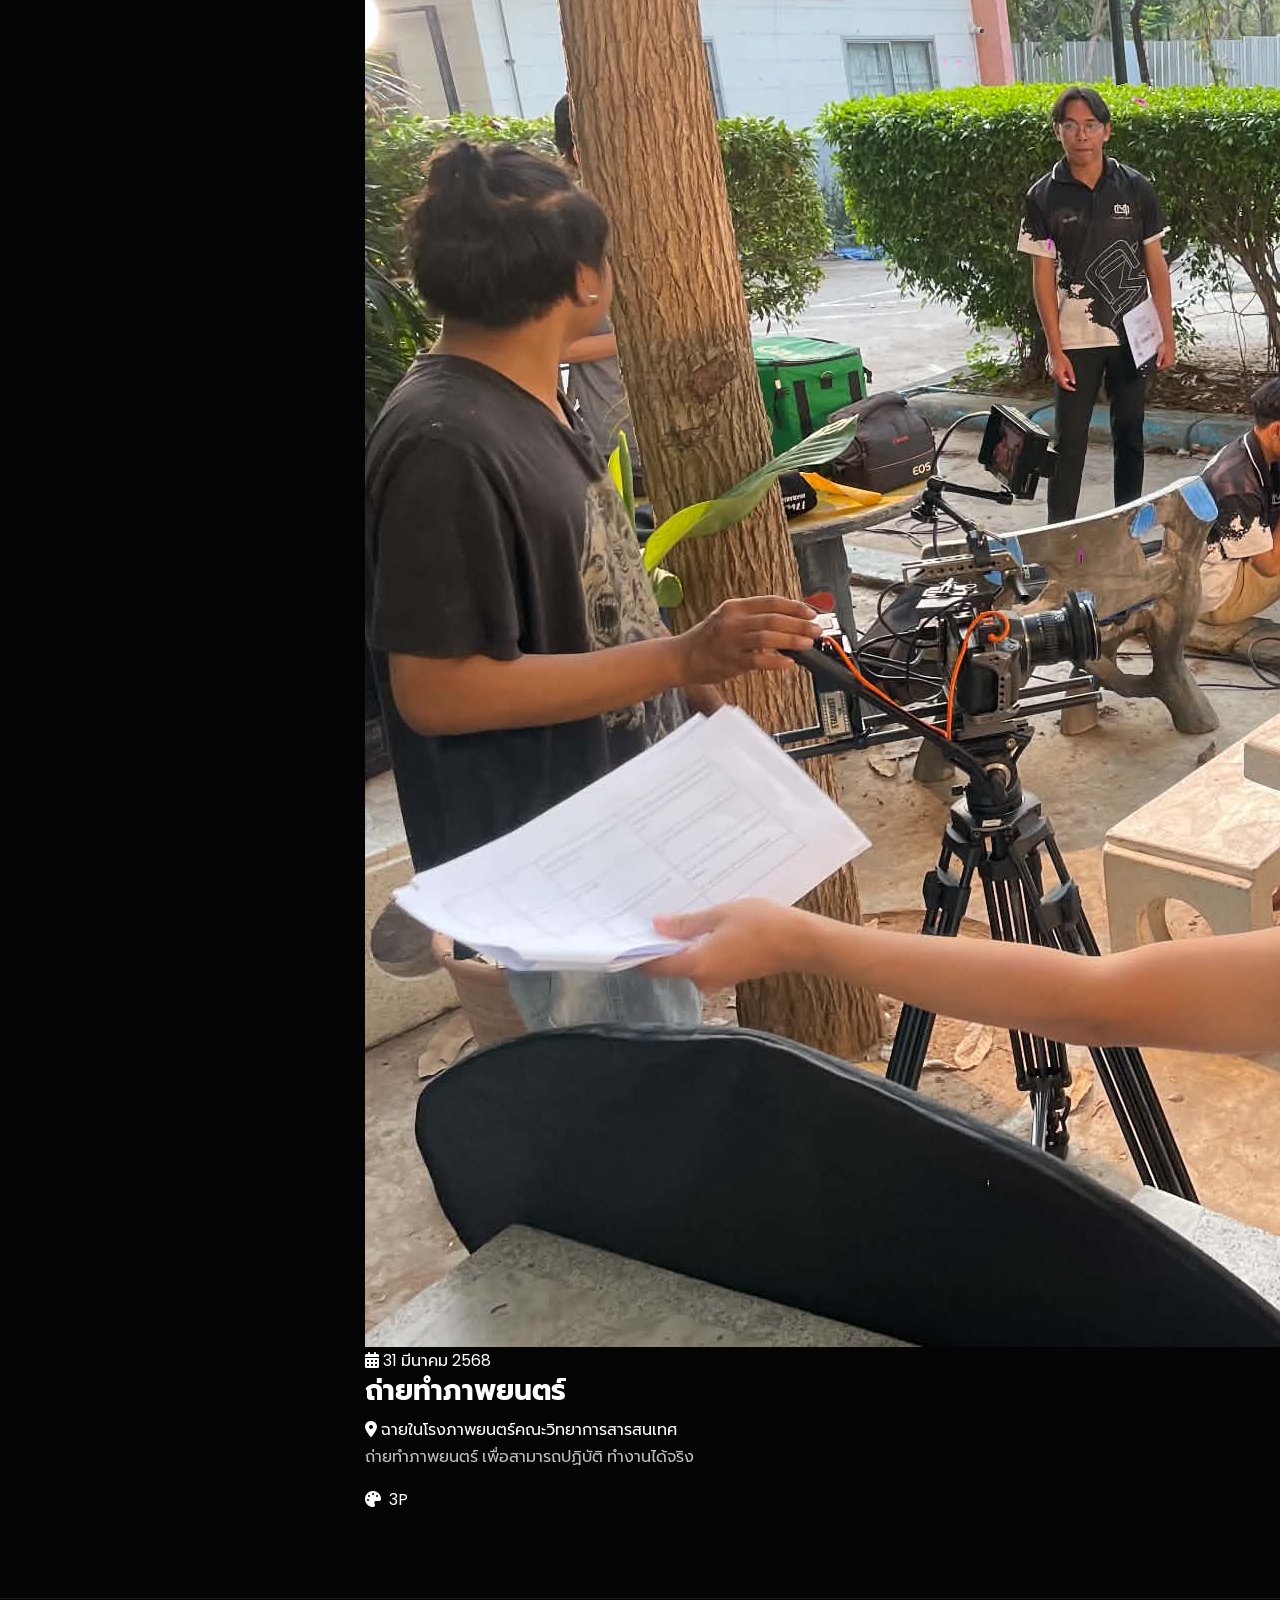
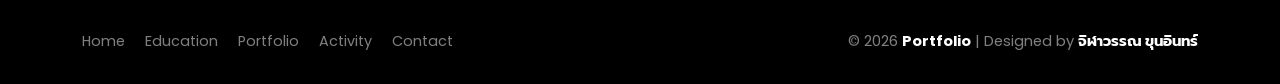
==== commit 79116f20: "Update activity.html" ====
--- a/activity.html
+++ b/activity.html
@@ -68,10 +68,10 @@
       </div>
 
       <!-- Activity Cards Grid -->
-     <div class="activity-grid">
+     <div class="row g-3 justify-content-center">
         
         <!-- Activity 1 -->
-        <div class="reveal-fade-up">
+        <div class="col-md-6 reveal-fade-up">
           <div class="activity-card">
             <div class="activity-thumb-wrapper">
               <span class="activity-category-badge">Workshop</span>
@@ -97,7 +97,7 @@
         </div>
 
         <!-- Activity 2 -->
-        <div class="reveal-fade-up">
+        <div class="col-md-6 reveal-fade-up">
           <div class="activity-card">
             <div class="activity-thumb-wrapper">
               <span class="activity-category-badge">X Campus Advertising Idea Contest</span>
@@ -122,7 +122,7 @@
         </div>
 
         <!-- Activity 3 -->
-       <div class="reveal-fade-up">
+       <div class="col-md-6 reveal-fade-up">
           <div class="activity-card">
             <div class="activity-thumb-wrapper">
               <span class="activity-category-badge">Cinematic</span>
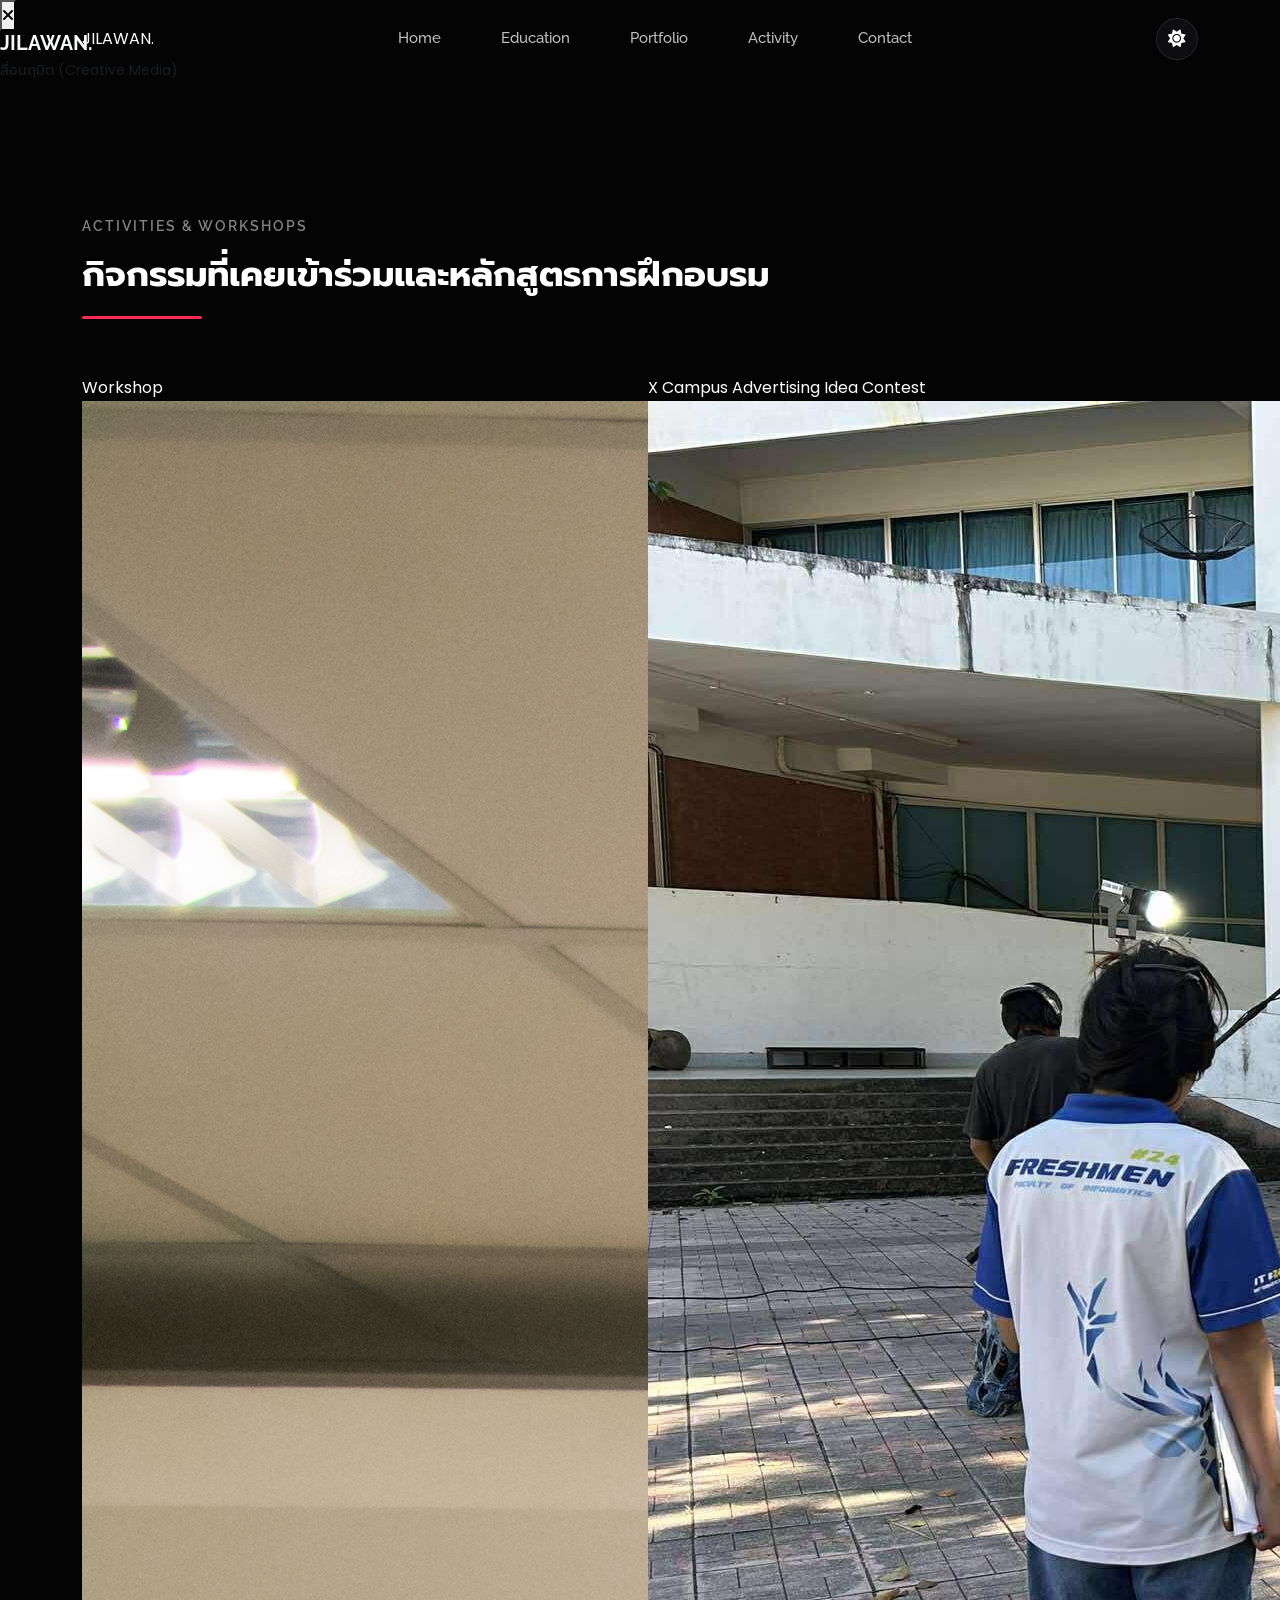
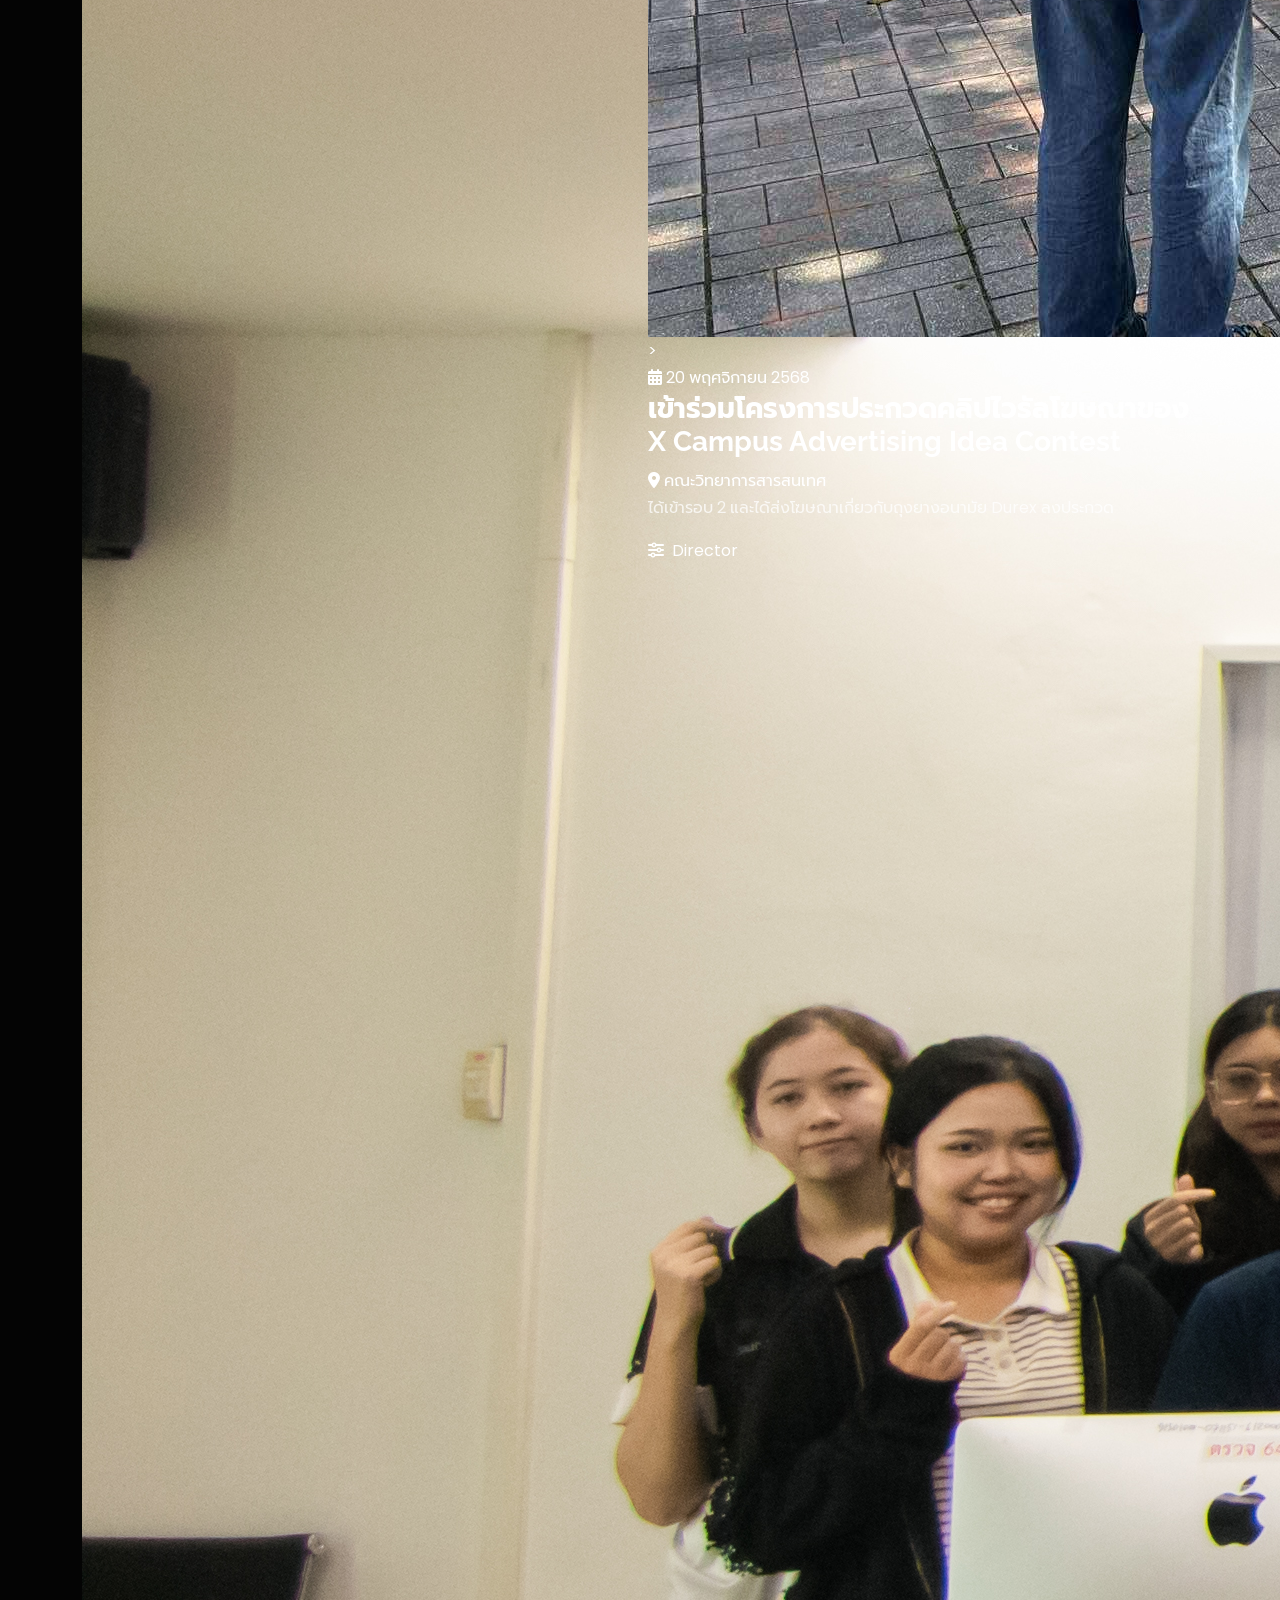
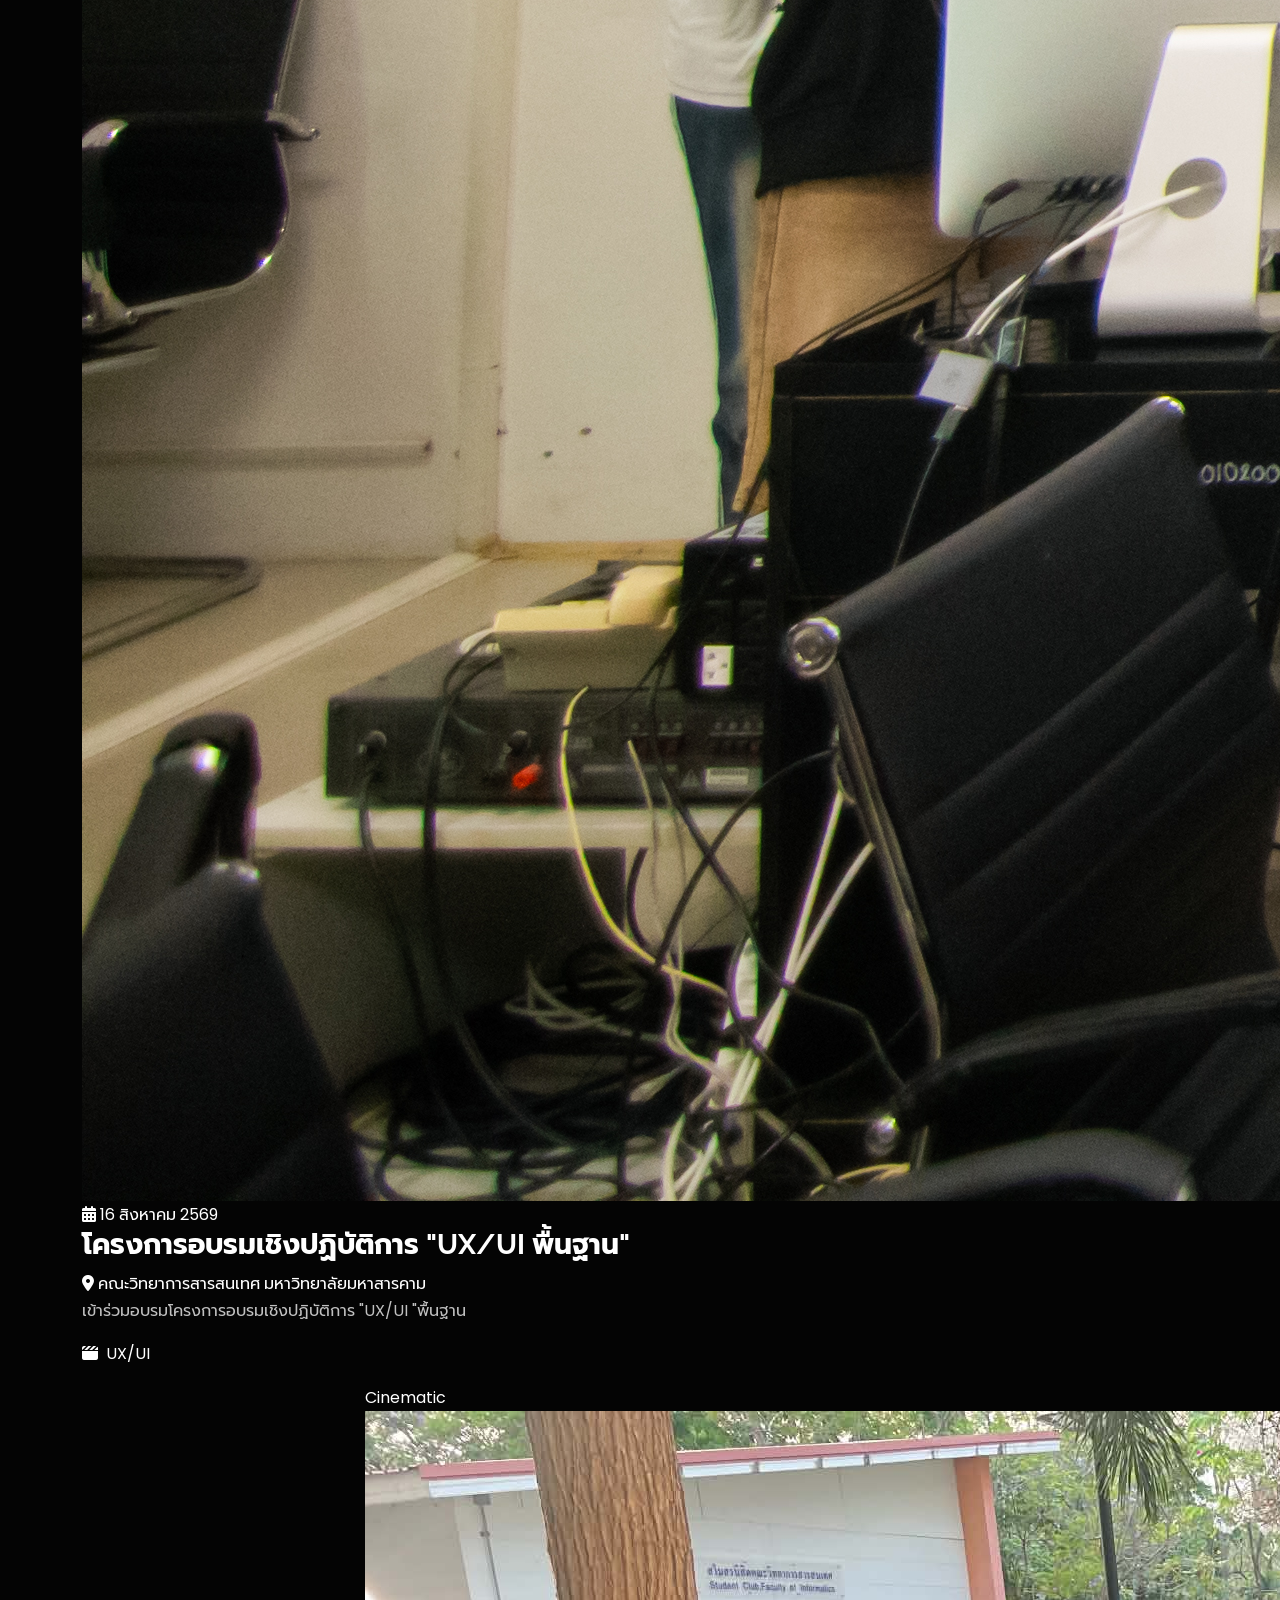
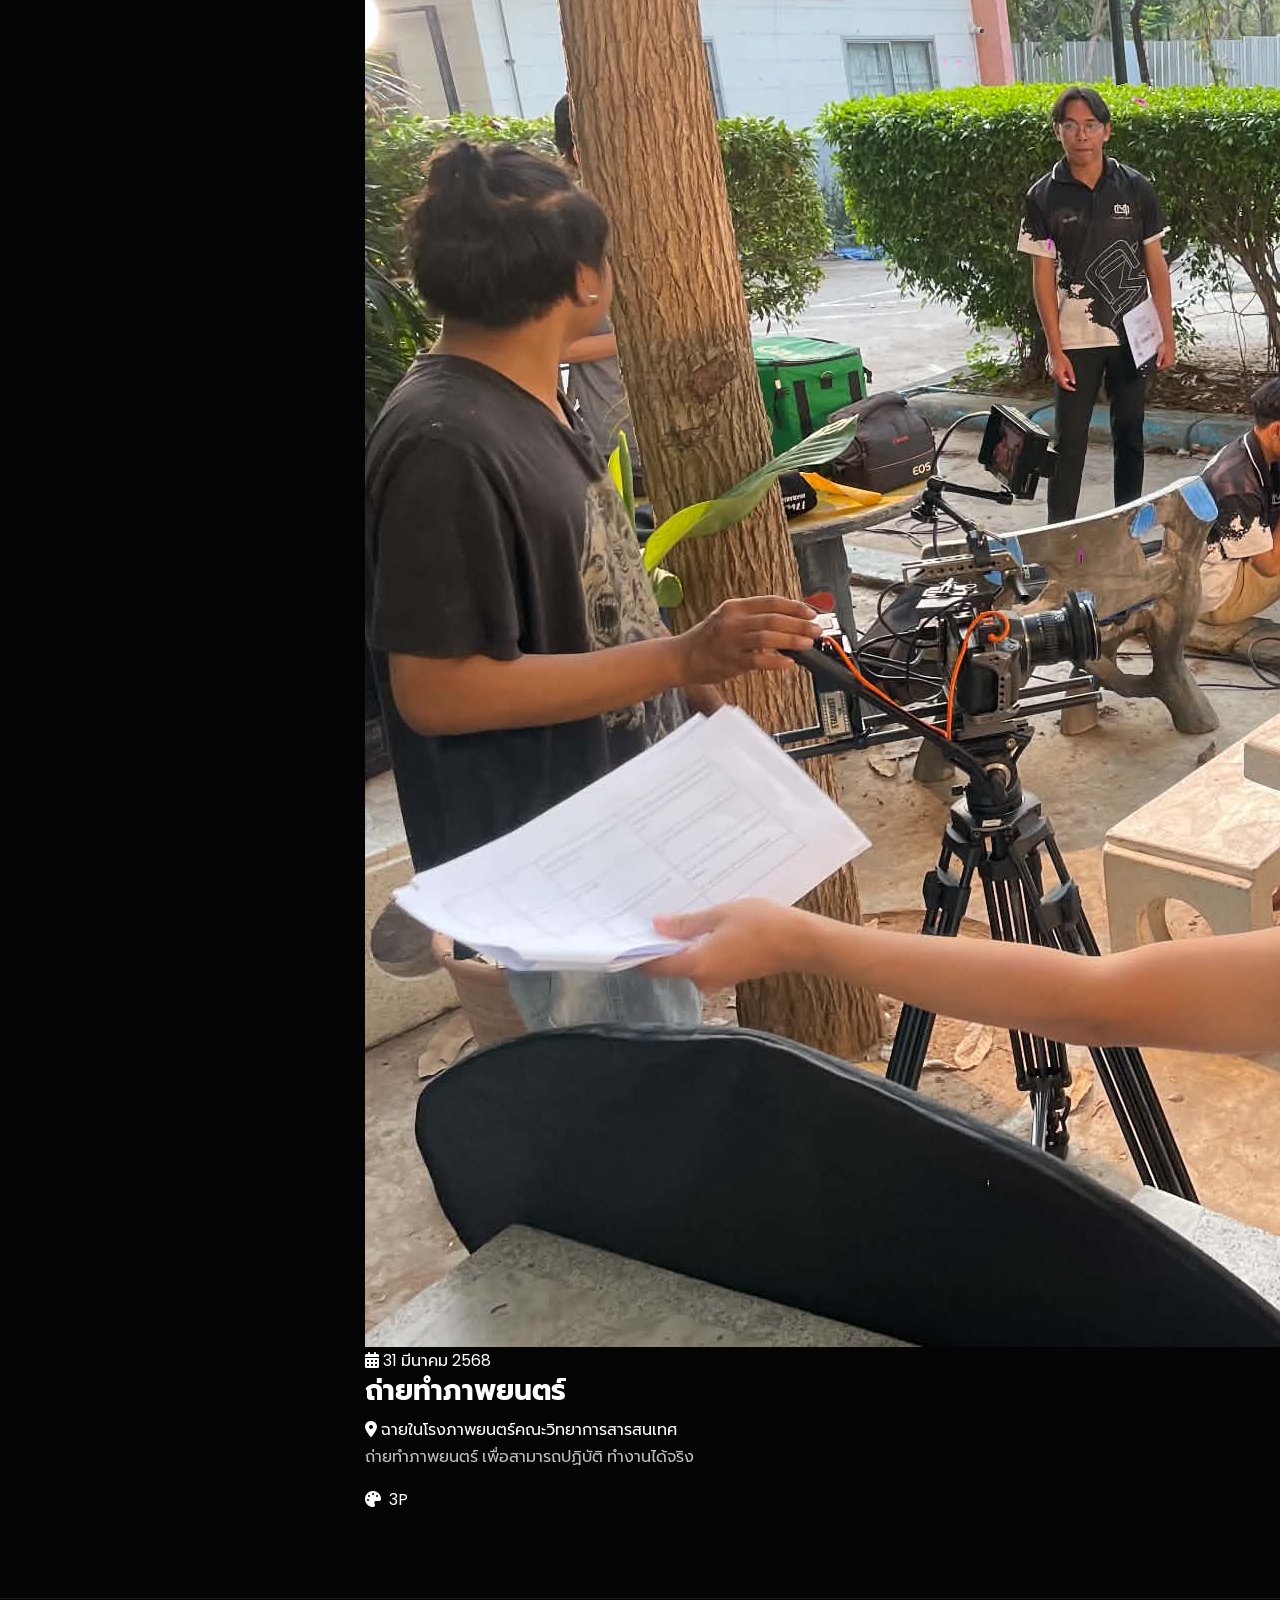
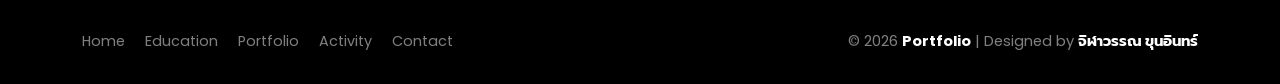
==== commit 7f9ea3ad: "Update activity.html" ====
--- a/activity.html
+++ b/activity.html
@@ -81,7 +81,7 @@
               <div class="activity-date-meta">
                 <i class="fa-solid fa-calendar-days"></i> 16 สิงหาคม 2569
               </div>
-              <h3 class="activity-title">โครงการอบรมเชิงปฏิบัติการ "UX/UI "พื้นฐาน</h3>
+              <h3 class="activity-title">โครงการอบรมเชิงปฏิบัติการ "UX/UI พื้นฐาน"</h3>
               <div class="activity-location">
                 <i class="fa-solid fa-location-dot"></i> คณะวิทยาการสารสนเทศ มหาวิทยาลัยมหาสารคาม
               </div>
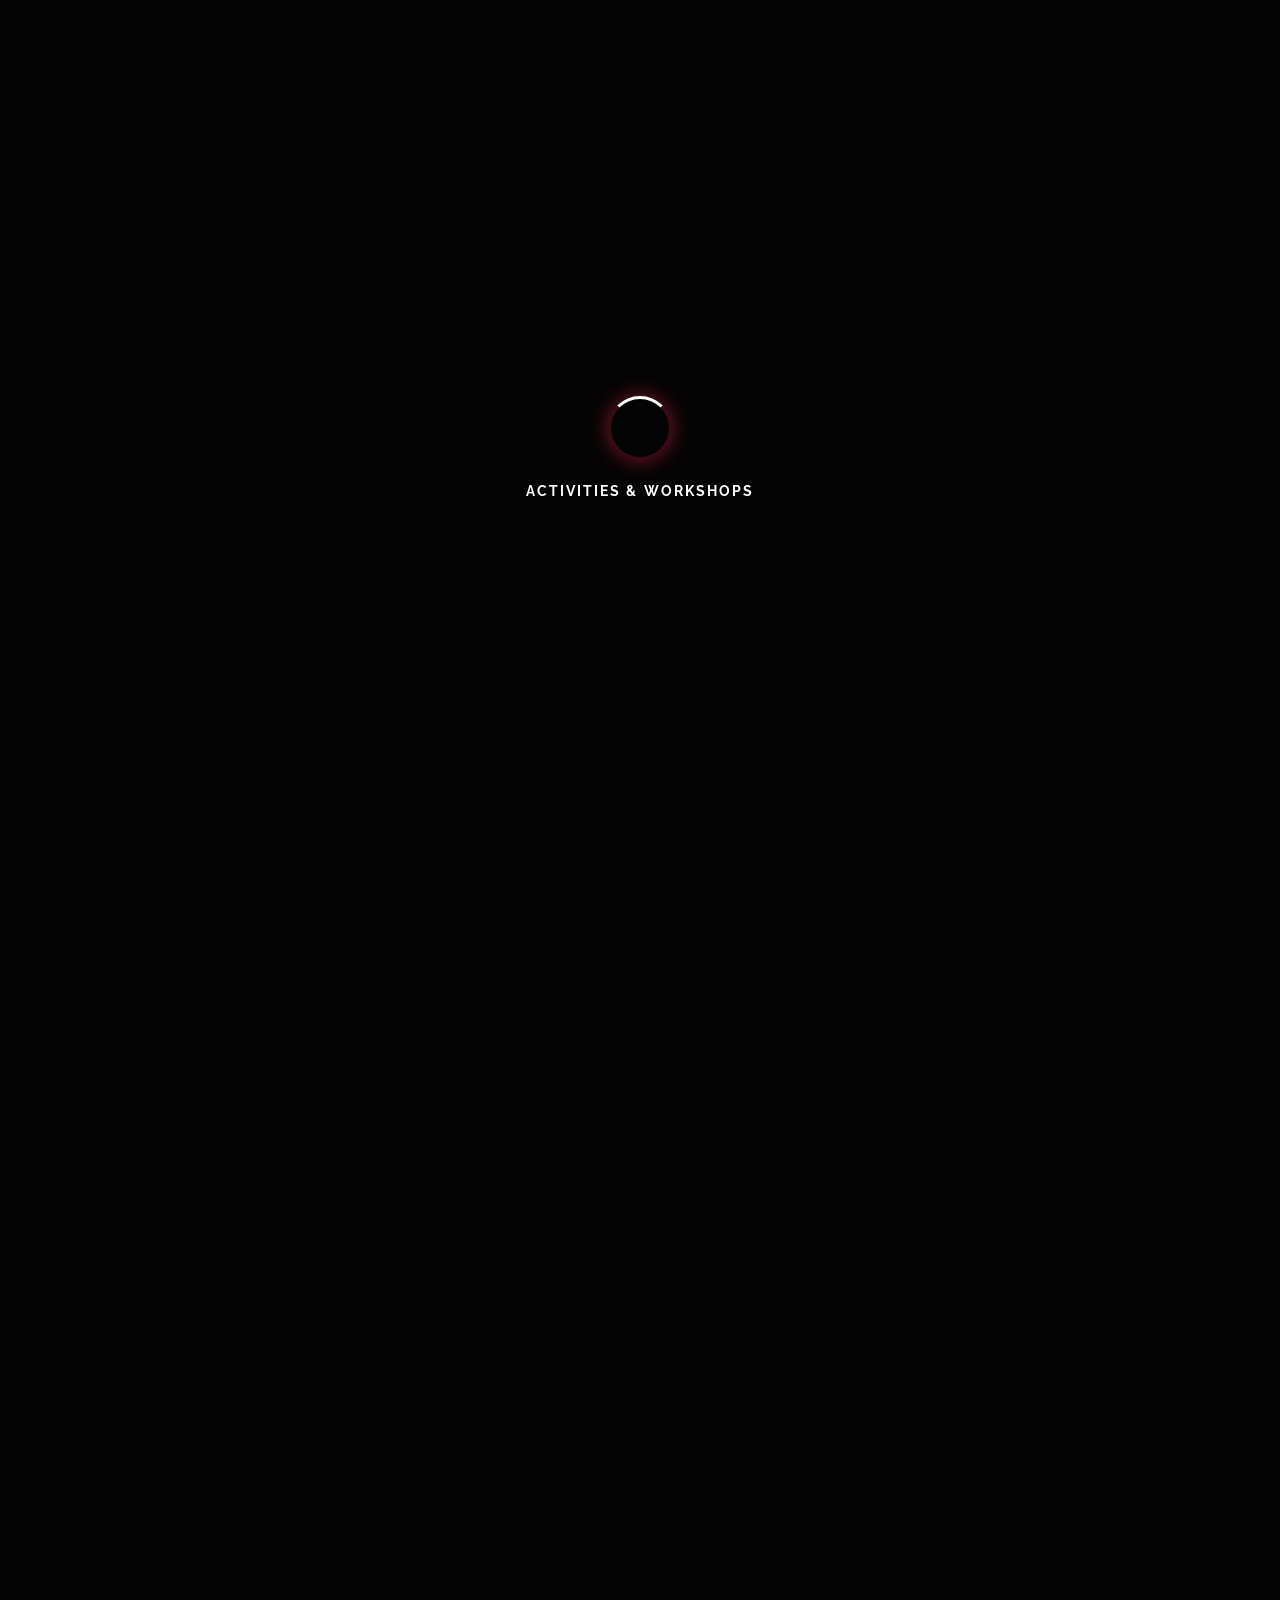
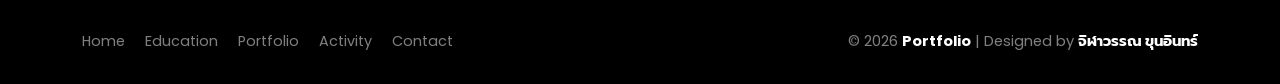
==== commit 13658a01: "Update activity.html" ====
--- a/activity.html
+++ b/activity.html
@@ -15,9 +15,6 @@
   <link rel="stylesheet" href="./about.css">
   <link rel="stylesheet" href="./animations.css">
 </head>
-  	<script src="./theme.js"></script>
-   	 <script src="./scroll.js"></script>
-   	 <script src="./main.js"></script>
 <body>
 
   <!-- PRELOADER -->
@@ -32,14 +29,13 @@
       <a href="index.html" class="navbar-brand-personal">JILAWAN<span class="dot">.</span></a>
 
       <!-- Desktop Nav Menu -->
-    <div class="navbar-nav-custom">
+      <div class="navbar-nav-custom">
         <a class="nav-link-custom" href="index.html">Home</a>
         <a class="nav-link-custom" href="education.html">Education</a>
         <a class="nav-link-custom" href="portfolio.html">Portfolio</a>
         <a class="nav-link-custom" href="activity.html">Activity</a>
         <a class="nav-link-custom" href="contact.html">Contact</a>
-    </div>
-
+      </div>
 
       <div class="d-flex align-items-center gap-3">
         <button class="theme-toggle-btn" aria-label="สลับธีม"><i class="fa-solid fa-sun"></i></button>
@@ -68,7 +64,7 @@
       </div>
 
       <!-- Activity Cards Grid -->
-     <div class="row g-3 justify-content-center">
+      <div class="row g-3 justify-content-center">
         
         <!-- Activity 1 -->
         <div class="col-md-6 reveal-fade-up">
@@ -86,11 +82,10 @@
                 <i class="fa-solid fa-location-dot"></i> คณะวิทยาการสารสนเทศ มหาวิทยาลัยมหาสารคาม
               </div>
               <p class="activity-desc">
-                เข้าร่วมอบรมโครงการอบรมเชิงปฏิบัติการ "UX/UI "พื้นฐาน 
+                เข้าร่วมอบรมโครงการอบรมเชิงปฏิบัติการ "UX/UI พื้นฐาน" 
               </p>
               <div class="activity-highlights">
                 <span class="activity-highlight-pill"><i class="fa-solid fa-clapperboard me-1"></i> UX/UI</span>
-    
               </div>
             </div>
           </div>
@@ -101,7 +96,7 @@
           <div class="activity-card">
             <div class="activity-thumb-wrapper">
               <span class="activity-category-badge">X Campus Advertising Idea Contest</span>
-              <img src="ac3.jpg" alt="กิจกรรมอบรม">>
+              <img src="ac3.jpg" alt="กิจกรรมอบรม">
             </div>
             <div class="activity-body">
               <div class="activity-date-meta">
@@ -112,7 +107,7 @@
                 <i class="fa-solid fa-location-dot"></i> คณะวิทยาการสารสนเทศ
               </div>
               <p class="activity-desc">
-                ได้เข้ารอบ 2 และได้ส่งโฆษณาเกี่ยวกับถุงยางอนามัย Durex ลงประกวด
+                ได้รับการคัดเลือกเข้ารอบ และส่งโฆษณาเกี่ยวกับถุงยางอนามัย Durex ลงประกวด
               </p>
               <div class="activity-highlights">
                 <span class="activity-highlight-pill"><i class="fa-solid fa-sliders me-1"></i> Director</span>
@@ -122,7 +117,7 @@
         </div>
 
         <!-- Activity 3 -->
-       <div class="col-md-6 reveal-fade-up">
+        <div class="col-md-6 reveal-fade-up">
           <div class="activity-card">
             <div class="activity-thumb-wrapper">
               <span class="activity-category-badge">Cinematic</span>
@@ -137,7 +132,7 @@
                 <i class="fa-solid fa-location-dot"></i> ฉายในโรงภาพยนตร์คณะวิทยาการสารสนเทศ
               </div>
               <p class="activity-desc">
-                  ถ่ายทำภาพยนตร์ เพื่อสามารถปฏิบัติ ทำงานได้จริง
+                ถ่ายทำภาพยนตร์ เพื่อสามารถปฏิบัติ งานได้จริง
               </p>
               <div class="activity-highlights">
                 <span class="activity-highlight-pill"><i class="fa-solid fa-palette me-1"></i> 3P</span>
@@ -151,11 +146,10 @@
     </div>
   </main>
 
-  <!-- FOOTER (เหมือนกันทุกหน้า) -->
+  <!-- FOOTER -->
   <footer class="site-footer">
     <div class="container">
       <div class="row align-items-center">
-        <!-- เมนูลิงก์ฝั่งซ้าย -->
         <div class="col-md-6">
           <div class="footer-nav-links justify-content-start">
             <a href="index.html">Home</a>
@@ -165,7 +159,6 @@
             <a href="contact.html">Contact</a>
           </div>
         </div>
-        <!-- ข้อความลิขสิทธิ์ฝั่งขวา -->
         <div class="col-md-6 text-md-end">
           <p class="footer-copy mb-0">
             &copy; 2026 <strong>Portfolio</strong> | Designed by <strong>จิฬาวรรณ ขุนอินทร์</strong>
@@ -186,4 +179,3 @@
   <script src="assets/js/main.js"></script>
 </body>
 </html>
-
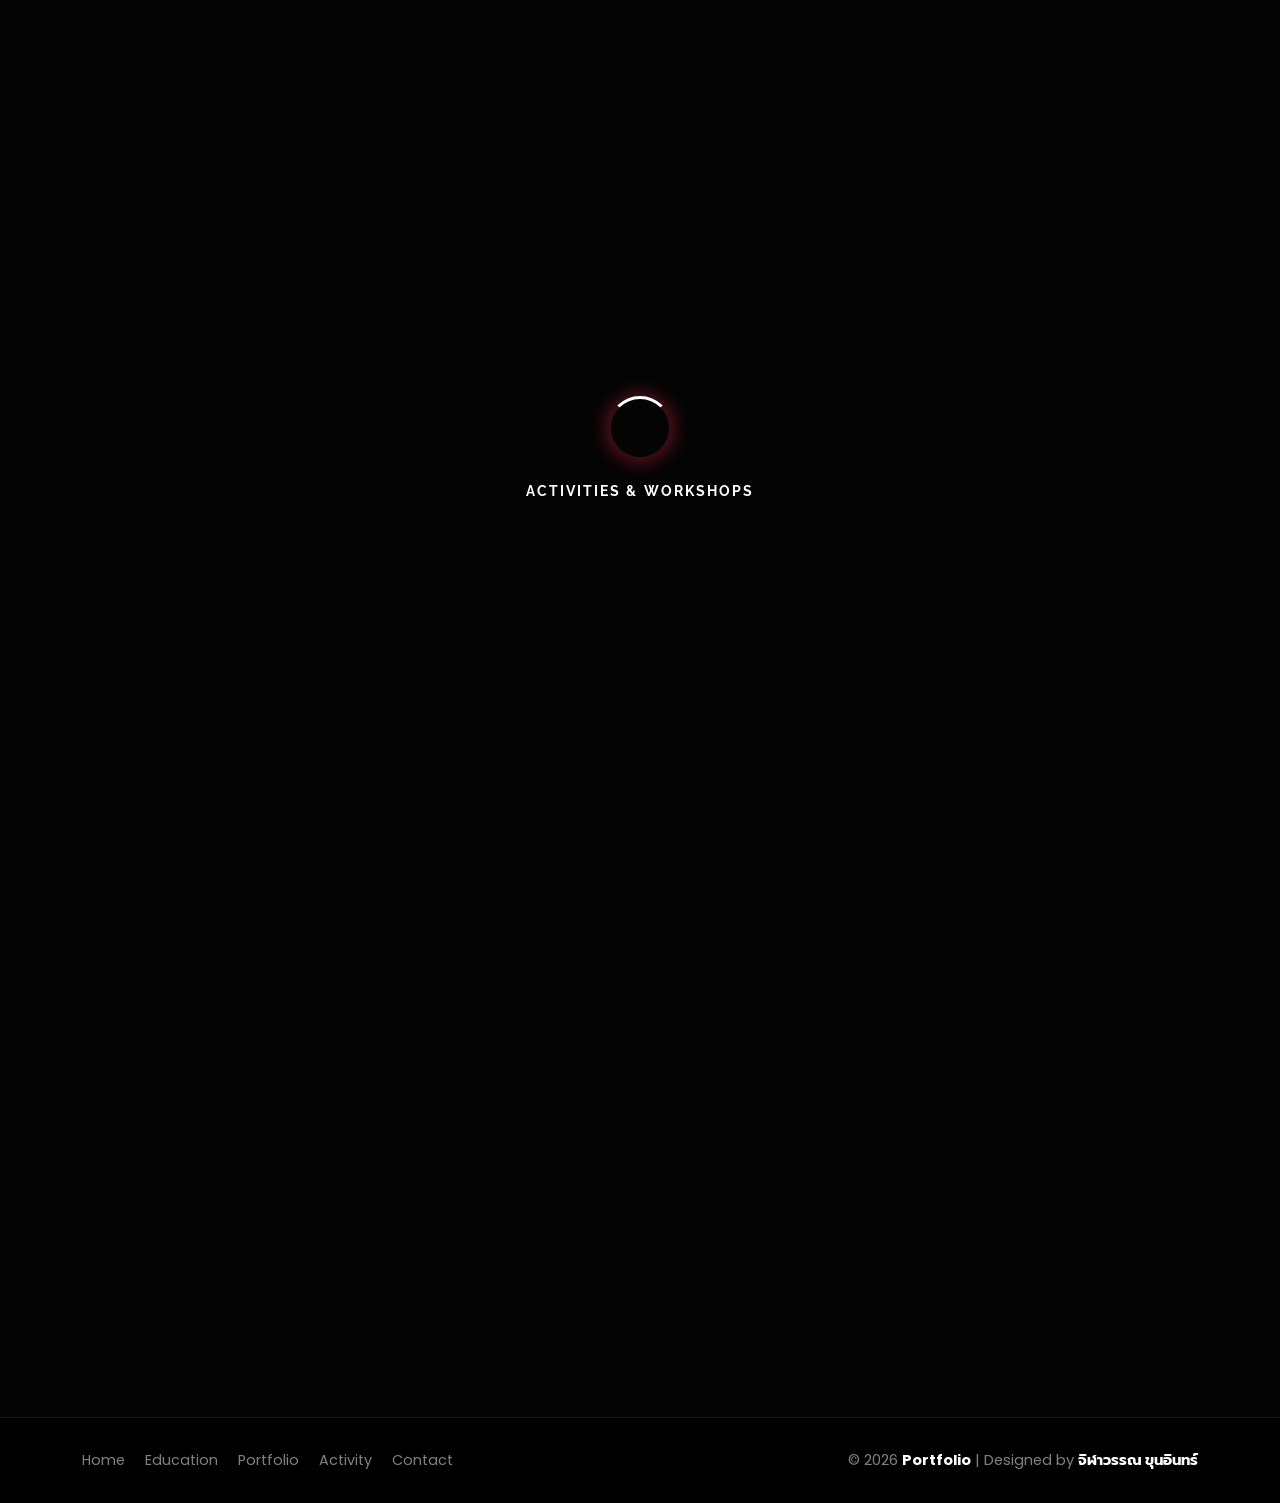
==== commit 2b3595fe: "Update activity.html" ====
--- a/activity.html
+++ b/activity.html
@@ -13,6 +13,7 @@
   <link rel="stylesheet" href="./navbar.css">
   <link rel="stylesheet" href="./hero.css">
   <link rel="stylesheet" href="./about.css">
+  <link rel="stylesheet" href="./activity.css">
   <link rel="stylesheet" href="./animations.css">
 </head>
 <body>
--- a/activity.css
+++ b/activity.css
@@ -0,0 +1,139 @@
+/* ==========================================================================
+   ACTIVITY PAGE STYLES (WORKSHOP & EVENT SHOWCASE CARDS)
+   ========================================================================== */
+
+/* ป้องกันภาพขยายล้นพื้นที่ทั่วทั้งเว็บ */
+img {
+  max-width: 100%;
+  display: block;
+}
+
+/* ตัวการ์ดกิจกรรม */
+.activity-card {
+  background: var(--bg-card);
+  backdrop-filter: blur(14px);
+  -webkit-backdrop-filter: blur(14px);
+  border: 1px solid var(--border-glass);
+  border-radius: 16px;
+  overflow: hidden;
+  height: 100%; /* ให้การ์ดทุกใบสูงเท่ากัน */
+  display: flex;
+  flex-direction: column;
+  box-shadow: var(--shadow-card);
+  transition: var(--transition-smooth);
+}
+
+.activity-card:hover {
+  border-color: var(--border-focus);
+  transform: translateY(-6px);
+  box-shadow: 0 16px 36px rgba(0, 0, 0, 0.45);
+}
+
+/* ส่วนครอบรูปภาพ (คุมขนาดรูปไม่ให้ยืด/เบี้ยว) */
+.activity-thumb-wrapper {
+  position: relative;
+  width: 100%;
+  height: 220px; /* กำหนดความสูงรูปภาพ */
+  overflow: hidden;
+  background: #09090c;
+}
+
+.activity-thumb-wrapper img,
+.activity-thumb-wrapper svg {
+  width: 100%;
+  height: 100%;
+  object-fit: cover; /* ครอปรูปให้พอดีกรอบโดยไม่เสียสัดส่วน */
+  transition: transform 0.5s ease;
+}
+
+.activity-card:hover .activity-thumb-wrapper img,
+.activity-card:hover .activity-thumb-wrapper svg {
+  transform: scale(1.06);
+}
+
+/* ป้ายหมวดหมู่บนรูป */
+.activity-category-badge {
+  position: absolute;
+  top: 14px;
+  left: 14px;
+  background: rgba(10, 10, 14, 0.85);
+  backdrop-filter: blur(8px);
+  color: var(--accent-color);
+  border: 1px solid rgba(255, 42, 85, 0.35);
+  font-size: 0.75rem;
+  font-weight: 700;
+  padding: 4px 12px;
+  border-radius: 50px;
+  text-transform: uppercase;
+  letter-spacing: 0.5px;
+  z-index: 2;
+}
+
+/* ส่วนเนื้อหาในการ์ด */
+.activity-body {
+  padding: 24px;
+  display: flex;
+  flex-direction: column;
+  flex-grow: 1;
+}
+
+.activity-date-meta {
+  font-size: 0.82rem;
+  color: var(--text-muted);
+  display: flex;
+  align-items: center;
+  gap: 6px;
+  margin-bottom: 10px;
+}
+
+.activity-date-meta i {
+  color: var(--accent-color);
+}
+
+.activity-title {
+  font-size: 1.2rem;
+  font-weight: 700;
+  color: var(--text-primary);
+  margin-bottom: 8px;
+  font-family: var(--font-heading);
+  line-height: 1.4;
+}
+
+.activity-location {
+  font-size: 0.88rem;
+  color: var(--accent-color);
+  font-weight: 500;
+  margin-bottom: 12px;
+  display: flex;
+  align-items: center;
+  gap: 6px;
+}
+
+.activity-desc {
+  font-size: 0.92rem;
+  color: var(--text-secondary);
+  line-height: 1.65;
+  margin-bottom: 16px;
+  flex-grow: 1;
+}
+
+.activity-highlights {
+  display: flex;
+  flex-wrap: wrap;
+  gap: 6px;
+  padding-top: 14px;
+  border-top: 1px solid var(--border-glass);
+}
+
+.activity-highlight-pill {
+  background: rgba(255, 255, 255, 0.05);
+  color: var(--text-secondary);
+  font-size: 0.78rem;
+  padding: 3px 10px;
+  border-radius: 4px;
+  border: 1px solid var(--border-glass);
+}
+
+.activity-card:hover .activity-highlight-pill {
+  border-color: rgba(255, 42, 85, 0.25);
+}
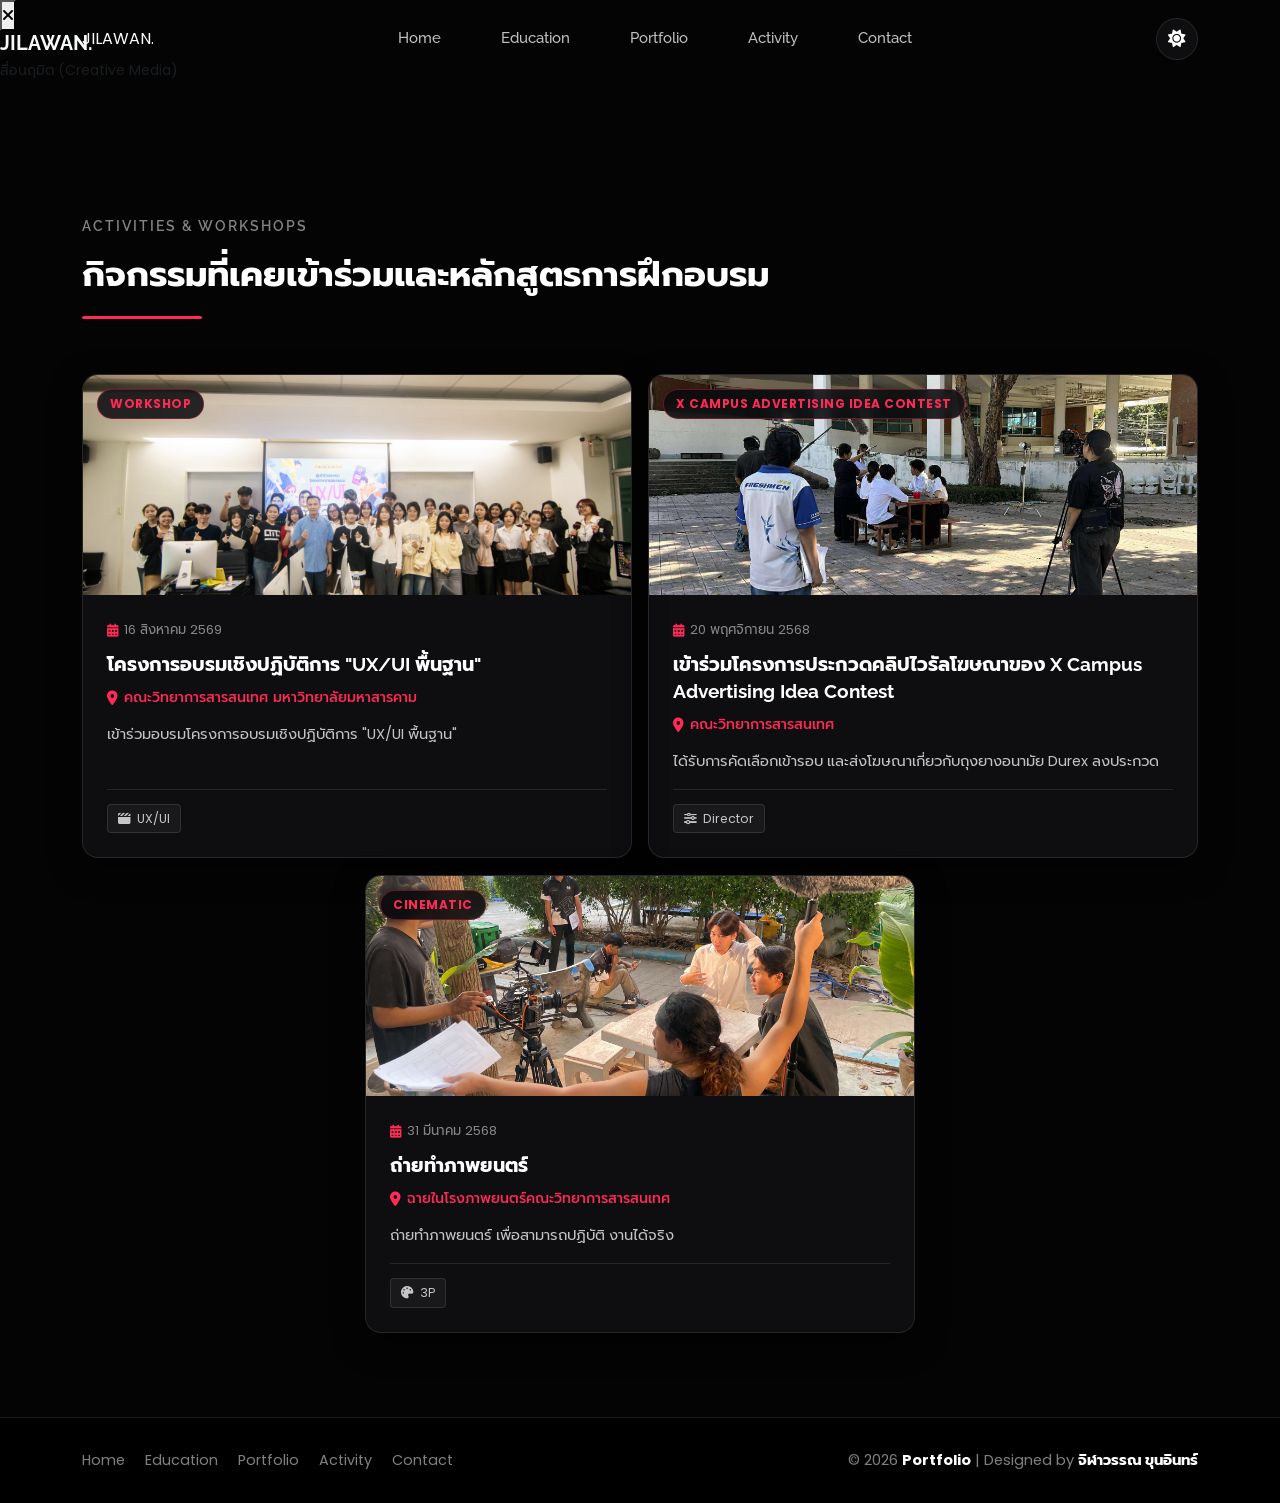
==== commit 3f5abf78: "Update activity.html" ====
--- a/activity.html
+++ b/activity.html
@@ -175,8 +175,8 @@
   </button>
 
   <script src="https://cdn.jsdelivr.net/npm/bootstrap@5.3.3/dist/js/bootstrap.bundle.min.js"></script>
-  <script src="assets/js/theme.js"></script>
-  <script src="assets/js/scroll.js"></script>
-  <script src="assets/js/main.js"></script>
+  <script src="./theme.js"></script>
+  <script src="./scroll.js"></script>
+  <script src="./main.js"></script>
 </body>
 </html>
